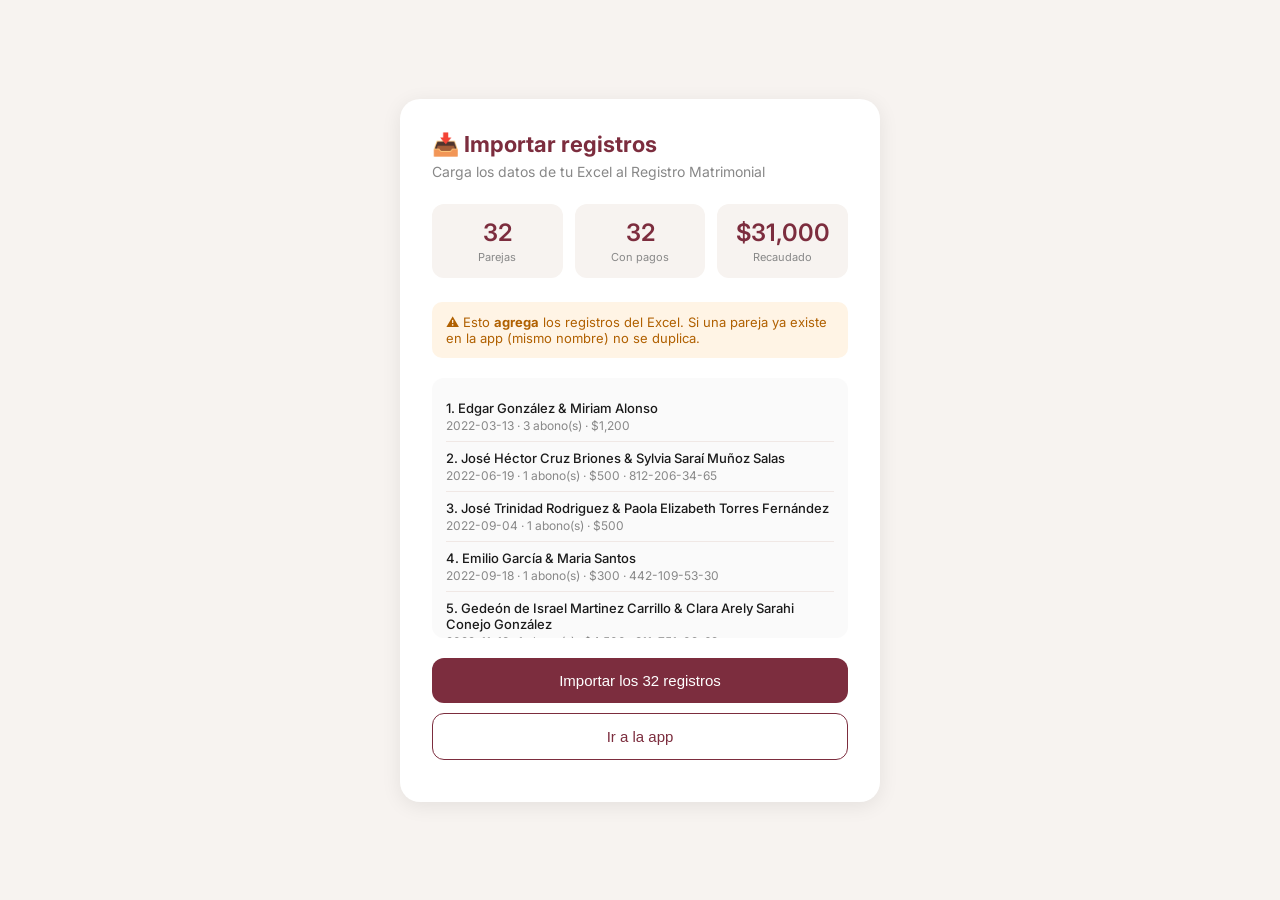
==== importar.html @ 1fdd0a89 "Agregar importador" ====
<!DOCTYPE html>
<html lang="es">
<head>
  <meta charset="UTF-8">
  <meta name="viewport" content="width=device-width, initial-scale=1.0">
  <title>Importar datos — Registro Matrimonial</title>
  <link href="https://fonts.googleapis.com/css2?family=Inter:wght@400;500;600&display=swap" rel="stylesheet">
  <style>
    * { box-sizing: border-box; margin: 0; padding: 0; }
    body { font-family: 'Inter', sans-serif; background: #F7F3F0; min-height: 100vh; display: flex; align-items: center; justify-content: center; padding: 24px; }
    .card { background: #fff; border-radius: 20px; padding: 32px; max-width: 480px; width: 100%; box-shadow: 0 4px 20px rgba(0,0,0,0.08); }
    h1 { font-size: 22px; color: #7C2D3E; margin-bottom: 6px; }
    .subtitle { font-size: 14px; color: #888; margin-bottom: 24px; }
    .stat-row { display: flex; gap: 12px; margin-bottom: 24px; }
    .stat { flex: 1; background: #F7F3F0; border-radius: 12px; padding: 14px; text-align: center; }
    .stat-val { font-size: 24px; font-weight: 600; color: #7C2D3E; }
    .stat-lbl { font-size: 11px; color: #888; margin-top: 3px; }
    .preview { background: #FAFAFA; border-radius: 12px; padding: 14px; margin-bottom: 20px; max-height: 260px; overflow-y: auto; }
    .preview-item { padding: 8px 0; border-bottom: 1px solid #F0E8E5; font-size: 13px; }
    .preview-item:last-child { border-bottom: none; }
    .couple-name { font-weight: 500; color: #1A1A1A; }
    .couple-meta { color: #888; font-size: 12px; margin-top: 2px; }
    .btn { width: 100%; padding: 14px; border-radius: 12px; border: none; font-size: 15px; font-weight: 500; cursor: pointer; margin-bottom: 10px; transition: opacity 0.2s; }
    .btn-primary { background: #7C2D3E; color: #fff; }
    .btn-primary:hover { opacity: 0.88; }
    .btn-primary:disabled { opacity: 0.5; cursor: not-allowed; }
    .btn-outline { background: transparent; color: #7C2D3E; border: 1.5px solid #7C2D3E; cursor: pointer; }
    .warning { background: #FFF4E5; border-radius: 10px; padding: 12px 14px; font-size: 13px; color: #B06000; margin-bottom: 20px; }
    .success { background: #EAF7EE; border-radius: 10px; padding: 16px 14px; font-size: 14px; color: #1E7B3C; margin-bottom: 16px; text-align: center; }
    .progress { height: 8px; background: #F0E8E5; border-radius: 4px; margin-bottom: 8px; overflow: hidden; }
    .progress-fill { height: 100%; background: linear-gradient(90deg,#7C2D3E,#B05070); border-radius: 4px; transition: width 0.2s; }
    .status { font-size: 13px; color: #555; text-align: center; margin-bottom: 16px; }
  </style>
</head>
<body>
<div class="card">
  <h1>📥 Importar registros</h1>
  <p class="subtitle">Carga los datos de tu Excel al Registro Matrimonial</p>

  <div class="stat-row">
    <div class="stat"><div class="stat-val">32</div><div class="stat-lbl">Parejas</div></div>
    <div class="stat"><div class="stat-val">32</div><div class="stat-lbl">Con pagos</div></div>
    <div class="stat"><div class="stat-val">$31,000</div><div class="stat-lbl">Recaudado</div></div>
  </div>

  <div class="warning">⚠️ Esto <strong>agrega</strong> los registros del Excel. Si una pareja ya existe en la app (mismo nombre) no se duplica.</div>

  <div class="preview" id="preview">Cargando vista previa...</div>

  <div id="progress-section" style="display:none;margin-bottom:16px">
    <div class="progress"><div class="progress-fill" id="progress-fill" style="width:0%"></div></div>
    <div class="status" id="status-text">Importando...</div>
  </div>

  <div id="success-msg" style="display:none" class="success">
    ✅ ¡Importación completada!<br>
    <span id="success-detail" style="font-size:12px;color:#555;display:block;margin-top:4px"></span>
  </div>

  <button class="btn btn-primary" id="btn-import" onclick="startImport()">Importar los 32 registros</button>
  <button class="btn btn-outline" onclick="window.location.href='index.html'">Ir a la app</button>
</div>

<script>
const COUPLES = [{"id": "C1787003656260", "him": "Edgar González", "her": "Miriam Alonso", "telHim": "", "telHer": "812-771-60-34", "emailHim": "", "emailHer": "", "comments": "", "payments": [{"id": "P1787003656260", "coupleId": "C1787003656260", "amount": 200.0, "date": "2022-03-13", "receivedBy": "Hna Nelly se lo entregó a Adri", "method": "efectivo", "note": "Hna Nelly se lo entregó a Adri", "registeredBy": "Importación Excel", "registeredAt": "2022-03-13T00:00:00.000Z"}, {"id": "P1787003656263", "coupleId": "C1787003656260", "amount": 500.0, "date": "2022-04-10", "receivedBy": "Hermana Judith 2=1 se lo entregó a Adri", "method": "efectivo", "note": "Hermana Judith 2=1 se lo entregó a Adri", "registeredBy": "Importación Excel", "registeredAt": "2022-04-10T00:00:00.000Z"}, {"id": "P1787003656266", "coupleId": "C1787003656260", "amount": 500.0, "date": "2022-03-23", "receivedBy": "Lo entrego Esmeralda y Jorge", "method": "efectivo", "note": "Lo entrego Esmeralda y Jorge", "registeredBy": "Importación Excel", "registeredAt": "2022-03-23T00:00:00.000Z"}], "docs": {}, "docLog": [], "amount": 1200.0, "regDate": "2022-03-13", "eventDate": "REMA 31 oct – 1 nov 2026", "createdBy": "Importación Excel", "createdAt": "2022-03-13T00:00:00.000Z"}, {"id": "C1787003656268", "him": "José Héctor Cruz Briones", "her": "Sylvia Saraí Muñoz Salas", "telHim": "812-206-34-65", "telHer": "812-073-66-63", "emailHim": "hector_briones95@hotmail.com", "emailHer": "sarai_ms93@hotmail.com", "comments": "", "payments": [{"id": "P1787003656261", "coupleId": "C1787003656268", "amount": 500.0, "date": "2022-06-19", "receivedBy": "Los entregó Caro a Erika Rdz", "method": "efectivo", "note": "Los entregó Caro a Erika Rdz", "registeredBy": "Importación Excel", "registeredAt": "2022-06-19T00:00:00.000Z"}], "docs": {}, "docLog": [], "amount": 500.0, "regDate": "2022-06-19", "eventDate": "REMA 31 oct – 1 nov 2026", "createdBy": "Importación Excel", "createdAt": "2022-06-19T00:00:00.000Z"}, {"id": "C1787003656275", "him": "José Trinidad Rodriguez", "her": "Paola Elizabeth Torres Fernández", "telHim": "", "telHer": "", "emailHim": "", "emailHer": "", "comments": "", "payments": [{"id": "P1787003656261", "coupleId": "C1787003656275", "amount": 500.0, "date": "2022-09-04", "receivedBy": "Los entrego Chely", "method": "efectivo", "note": "Los entrego Chely", "registeredBy": "Importación Excel", "registeredAt": "2022-09-04T00:00:00.000Z"}], "docs": {}, "docLog": [], "amount": 500.0, "regDate": "2022-09-04", "eventDate": "REMA 31 oct – 1 nov 2026", "createdBy": "Importación Excel", "createdAt": "2022-09-04T00:00:00.000Z"}, {"id": "C1787003656282", "him": "Emilio García", "her": "Maria Santos", "telHim": "442-109-53-30", "telHer": "", "emailHim": "", "emailHer": "", "comments": "", "payments": [{"id": "P1787003656261", "coupleId": "C1787003656282", "amount": 300.0, "date": "2022-09-18", "receivedBy": "los entrego Esmeralda Prado", "method": "efectivo", "note": "los entrego Esmeralda Prado", "registeredBy": "Importación Excel", "registeredAt": "2022-09-18T00:00:00.000Z"}], "docs": {}, "docLog": [], "amount": 300.0, "regDate": "2022-09-18", "eventDate": "REMA 31 oct – 1 nov 2026", "createdBy": "Importación Excel", "createdAt": "2022-09-18T00:00:00.000Z"}, {"id": "C1787003656290", "him": "Gedeón de Israel Martinez Carrillo", "her": "Clara Arely Sarahi Conejo González", "telHim": "811-751-09-69", "telHer": "813-164-30-77", "emailHim": "", "emailHer": "", "comments": "", "payments": [{"id": "P1787003656262", "coupleId": "C1787003656290", "amount": 4500.0, "date": "2022-11-13", "receivedBy": "La Fe Escobedo", "method": "efectivo", "note": "La Fe Escobedo", "registeredBy": "Importación Excel", "registeredAt": "2022-11-13T00:00:00.000Z"}], "docs": {}, "docLog": [], "amount": 4500.0, "regDate": "2022-11-13", "eventDate": "REMA 31 oct – 1 nov 2026", "createdBy": "Importación Excel", "createdAt": "2022-11-13T00:00:00.000Z"}, {"id": "C1787003656297", "him": "Alondra Denisse Ayala Peña", "her": "", "telHim": "811-749-39-19", "telHer": "", "emailHim": "", "emailHer": "", "comments": "", "payments": [{"id": "P1787003656262", "coupleId": "C1787003656297", "amount": 500.0, "date": "2022-11-17", "receivedBy": "Ella dejó para Rema de sus papás", "method": "efectivo", "note": "Ella dejó para Rema de sus papás", "registeredBy": "Importación Excel", "registeredAt": "2022-11-17T00:00:00.000Z"}], "docs": {}, "docLog": [], "amount": 500.0, "regDate": "2022-11-17", "eventDate": "REMA 31 oct – 1 nov 2026", "createdBy": "Importación Excel", "createdAt": "2022-11-17T00:00:00.000Z"}, {"id": "C1787003656304", "him": "José Ramiro Vidal Cantú", "her": "Verónica Martinez Moreno", "telHim": "812-758-42-05", "telHer": "812-758-42-01", "emailHim": "", "emailHer": "", "comments": "", "payments": [{"id": "P1787003656262", "coupleId": "C1787003656304", "amount": 500.0, "date": "2023-01-29", "receivedBy": "Los entregó Elisa Puente", "method": "efectivo", "note": "Los entregó Elisa Puente", "registeredBy": "Importación Excel", "registeredAt": "2023-01-29T00:00:00.000Z"}], "docs": {}, "docLog": [], "amount": 500.0, "regDate": "2023-01-29", "eventDate": "REMA 31 oct – 1 nov 2026", "createdBy": "Importación Excel", "createdAt": "2023-01-29T00:00:00.000Z"}, {"id": "C1787003656312", "him": "Héctor", "her": "Gloria Morales", "telHim": "", "telHer": "", "emailHim": "", "emailHer": "", "comments": "", "payments": [{"id": "P1787003656263", "coupleId": "C1787003656312", "amount": 500.0, "date": "2023-05-26", "receivedBy": "Los Entregó Belinda y Julio", "method": "efectivo", "note": "Los Entregó Belinda y Julio", "registeredBy": "Importación Excel", "registeredAt": "2023-05-26T00:00:00.000Z"}], "docs": {}, "docLog": [], "amount": 500.0, "regDate": "2023-05-26", "eventDate": "REMA 31 oct – 1 nov 2026", "createdBy": "Importación Excel", "createdAt": "2023-05-26T00:00:00.000Z"}, {"id": "C1787003656319", "him": "Daniel Escareño", "her": "Yessica Martínez", "telHim": "811-037-50-67", "telHer": "811-489-09-85", "emailHim": "", "emailHer": "", "comments": "", "payments": [{"id": "P1787003656263", "coupleId": "C1787003656319", "amount": 700.0, "date": "2024-01-18", "receivedBy": "Entregaron Elí y Elisa", "method": "efectivo", "note": "Entregaron Elí y Elisa", "registeredBy": "Importación Excel", "registeredAt": "2024-01-18T00:00:00.000Z"}], "docs": {}, "docLog": [], "amount": 700.0, "regDate": "2024-01-18", "eventDate": "REMA 31 oct – 1 nov 2026", "createdBy": "Importación Excel", "createdAt": "2024-01-18T00:00:00.000Z"}, {"id": "C1787003656326", "him": "Carlos Vicente García Ramos", "her": "Cristal Vanessa Torres Galaviz", "telHim": "811-173-93-28", "telHer": "818-471-00-37", "emailHim": "carlosv_garciar@hotmail", "emailHer": "vanessat_pmc@hotmail.com", "comments": "", "payments": [{"id": "P1787003656263", "coupleId": "C1787003656326", "amount": 500.0, "date": "2024-01-21", "receivedBy": "Los entregó Viri", "method": "efectivo", "note": "Los entregó Viri", "registeredBy": "Importación Excel", "registeredAt": "2024-01-21T00:00:00.000Z"}], "docs": {}, "docLog": [], "amount": 500.0, "regDate": "2024-01-21", "eventDate": "REMA 31 oct – 1 nov 2026", "createdBy": "Importación Excel", "createdAt": "2024-01-21T00:00:00.000Z"}, {"id": "C1787003656333", "him": "Juan Carlos Martínez Castillo", "her": "Verónica Gómez Gamez", "telHim": "811-678-05-36", "telHer": "818-029-95-39", "emailHim": "", "emailHer": "", "comments": "", "payments": [{"id": "P1787003656263", "coupleId": "C1787003656333", "amount": 500.0, "date": "2024-01-24", "receivedBy": "Los entregó Gissela", "method": "efectivo", "note": "Los entregó Gissela", "registeredBy": "Importación Excel", "registeredAt": "2024-01-24T00:00:00.000Z"}], "docs": {}, "docLog": [], "amount": 500.0, "regDate": "2024-01-24", "eventDate": "REMA 31 oct – 1 nov 2026", "createdBy": "Importación Excel", "createdAt": "2024-01-24T00:00:00.000Z"}, {"id": "C1787003656341", "him": "Esteban Isaí Zaragoza García", "her": "Leticia Abigail Lara Castillo", "telHim": "811-189-39-28", "telHer": "811-909-35-30", "emailHim": "", "emailHer": "", "comments": "", "payments": [{"id": "P1787003656264", "coupleId": "C1787003656341", "amount": 500.0, "date": "2024-01-21", "receivedBy": "Deposito Lolis a mi cuenta", "method": "efectivo", "note": "Deposito Lolis a mi cuenta", "registeredBy": "Importación Excel", "registeredAt": "2024-01-21T00:00:00.000Z"}], "docs": {}, "docLog": [], "amount": 500.0, "regDate": "2024-01-21", "eventDate": "REMA 31 oct – 1 nov 2026", "createdBy": "Importación Excel", "createdAt": "2024-01-21T00:00:00.000Z"}, {"id": "C1787003656348", "him": "Juan Fdo Tobías Garza", "her": "Emily Morena García Castillo", "telHim": "811-503-29-36", "telHer": "812-937-06-04", "emailHim": "", "emailHer": "", "comments": "", "payments": [{"id": "P1787003656264", "coupleId": "C1787003656348", "amount": 200.0, "date": "2024-01-28", "receivedBy": "Los Entregaron Sergio y Yaneth", "method": "efectivo", "note": "Los Entregaron Sergio y Yaneth", "registeredBy": "Importación Excel", "registeredAt": "2024-01-28T00:00:00.000Z"}], "docs": {}, "docLog": [], "amount": 200.0, "regDate": "2024-01-28", "eventDate": "REMA 31 oct – 1 nov 2026", "createdBy": "Importación Excel", "createdAt": "2024-01-28T00:00:00.000Z"}, {"id": "C1787003656355", "him": "Luis Raúl Figeroa Velasco", "her": "Diana Eliza Hernández Huerta", "telHim": "811-047-44-44", "telHer": "811-475-94-14", "emailHim": "", "emailHer": "", "comments": "", "payments": [{"id": "P1787003656264", "coupleId": "C1787003656355", "amount": 200.0, "date": "2024-01-28", "receivedBy": "Entregaron Sergio y Yaneth", "method": "efectivo", "note": "Entregaron Sergio y Yaneth", "registeredBy": "Importación Excel", "registeredAt": "2024-01-28T00:00:00.000Z"}], "docs": {}, "docLog": [], "amount": 200.0, "regDate": "2024-01-28", "eventDate": "REMA 31 oct – 1 nov 2026", "createdBy": "Importación Excel", "createdAt": "2024-01-28T00:00:00.000Z"}, {"id": "C1787003656362", "him": "Manuel Alejandro Valles Gómez", "her": "Paola Elizabeth Silvia Ovalle", "telHim": "", "telHer": "812-308-03-52", "emailHim": "", "emailHer": "", "comments": "", "payments": [{"id": "P1787003656264", "coupleId": "C1787003656362", "amount": 500.0, "date": "2024-07-14", "receivedBy": "Lo entregó Lewdy", "method": "efectivo", "note": "Lo entregó Lewdy", "registeredBy": "Importación Excel", "registeredAt": "2024-07-14T00:00:00.000Z"}], "docs": {}, "docLog": [], "amount": 500.0, "regDate": "2024-07-14", "eventDate": "REMA 31 oct – 1 nov 2026", "createdBy": "Importación Excel", "createdAt": "2024-07-14T00:00:00.000Z"}, {"id": "C1787003656370", "him": "Israel San Juan Miguel", "her": "Anahí Rivera García", "telHim": "812-147-81-08", "telHer": "818-052-10-13", "emailHim": "", "emailHer": "", "comments": "", "payments": [{"id": "P1787003656265", "coupleId": "C1787003656370", "amount": 200.0, "date": "2024-07-24", "receivedBy": "Lo tiene Nelly", "method": "efectivo", "note": "Lo tiene Nelly", "registeredBy": "Importación Excel", "registeredAt": "2024-07-24T00:00:00.000Z"}, {"id": "P1787003656268", "coupleId": "C1787003656370", "amount": 1000.0, "date": "2024-08-25", "receivedBy": "Lo entregó Conny", "method": "efectivo", "note": "Lo entregó Conny", "registeredBy": "Importación Excel", "registeredAt": "2024-08-25T00:00:00.000Z"}], "docs": {}, "docLog": [], "amount": 1200.0, "regDate": "2024-07-24", "eventDate": "REMA 31 oct – 1 nov 2026", "createdBy": "Importación Excel", "createdAt": "2024-07-24T00:00:00.000Z"}, {"id": "C1787003656377", "him": "Jorge Domínguez Rosas", "her": "Maricela Salazar Cisneros", "telHim": "811-843-94-32", "telHer": "811-535-33-42", "emailHim": "", "emailHer": "", "comments": "", "payments": [{"id": "P1787003656265", "coupleId": "C1787003656377", "amount": 200.0, "date": "2024-07-21", "receivedBy": "Entregaron Alan y Gissela", "method": "efectivo", "note": "Entregaron Alan y Gissela", "registeredBy": "Importación Excel", "registeredAt": "2024-07-21T00:00:00.000Z"}], "docs": {}, "docLog": [], "amount": 200.0, "regDate": "2024-07-21", "eventDate": "REMA 31 oct – 1 nov 2026", "createdBy": "Importación Excel", "createdAt": "2024-07-21T00:00:00.000Z"}, {"id": "C1787003656384", "him": "Miguel Angel López García", "her": "Graciela Elizabeth Guajardo Juárez", "telHim": "811-714-91-52", "telHer": "812-161-48-64", "emailHim": "", "emailHer": "", "comments": "", "payments": [{"id": "P1787003656265", "coupleId": "C1787003656384", "amount": 500.0, "date": "2024-08-18", "receivedBy": "Lo entregó Chely", "method": "efectivo", "note": "Lo entregó Chely", "registeredBy": "Importación Excel", "registeredAt": "2024-08-18T00:00:00.000Z"}], "docs": {}, "docLog": [], "amount": 500.0, "regDate": "2024-08-18", "eventDate": "REMA 31 oct – 1 nov 2026", "createdBy": "Importación Excel", "createdAt": "2024-08-18T00:00:00.000Z"}, {"id": "C1787003656393", "him": "Ivan Alejandro Espinoza Covarrubias", "her": "Cecilia Sarahí Machorro Hernández", "telHim": "811-480-79-28", "telHer": "818-706-54-42", "emailHim": "", "emailHer": "", "comments": "", "payments": [{"id": "P1787003656267", "coupleId": "C1787003656393", "amount": 2500.0, "date": "2024-10-20", "receivedBy": "Lo Tiene Jorge", "method": "efectivo", "note": "Lo Tiene Jorge", "registeredBy": "Importación Excel", "registeredAt": "2024-10-20T00:00:00.000Z"}], "docs": {}, "docLog": [], "amount": 2500.0, "regDate": "2024-10-20", "eventDate": "REMA 31 oct – 1 nov 2026", "createdBy": "Importación Excel", "createdAt": "2024-10-20T00:00:00.000Z"}, {"id": "C1787003656400", "him": "Gustavo Hernández de la Cruz", "her": "Liliana Nohemi Padilla Villarreal", "telHim": "", "telHer": "812-125-77-36", "emailHim": "", "emailHer": "", "comments": "", "payments": [{"id": "P1787003656267", "coupleId": "C1787003656400", "amount": 500.0, "date": "2025-05-11", "receivedBy": "Lo entregó Yolis", "method": "efectivo", "note": "Lo entregó Yolis", "registeredBy": "Importación Excel", "registeredAt": "2025-05-11T00:00:00.000Z"}], "docs": {}, "docLog": [], "amount": 500.0, "regDate": "2025-05-11", "eventDate": "REMA 31 oct – 1 nov 2026", "createdBy": "Importación Excel", "createdAt": "2025-05-11T00:00:00.000Z"}, {"id": "C1787003656408", "him": "Juan Balderas", "her": "Andrea", "telHim": "", "telHer": "", "emailHim": "", "emailHer": "", "comments": "", "payments": [{"id": "P1787003656268", "coupleId": "C1787003656408", "amount": 200.0, "date": "2025-06-01", "receivedBy": "Lo entregó Lewdy", "method": "efectivo", "note": "Lo entregó Lewdy", "registeredBy": "Importación Excel", "registeredAt": "2025-06-01T00:00:00.000Z"}], "docs": {}, "docLog": [], "amount": 200.0, "regDate": "2025-06-01", "eventDate": "REMA 31 oct – 1 nov 2026", "createdBy": "Importación Excel", "createdAt": "2025-06-01T00:00:00.000Z"}, {"id": "C1787003656415", "him": "Julio Espinoza González", "her": "Elisa Macías Ramos", "telHim": "", "telHer": "818-252-58-13", "emailHim": "", "emailHer": "", "comments": "", "payments": [{"id": "P1787003656268", "coupleId": "C1787003656415", "amount": 300.0, "date": "2025-06-08", "receivedBy": "Lo entregó Silvia", "method": "efectivo", "note": "Lo entregó Silvia", "registeredBy": "Importación Excel", "registeredAt": "2025-06-08T00:00:00.000Z"}], "docs": {}, "docLog": [], "amount": 300.0, "regDate": "2025-06-08", "eventDate": "REMA 31 oct – 1 nov 2026", "createdBy": "Importación Excel", "createdAt": "2025-06-08T00:00:00.000Z"}, {"id": "C1787003656422", "him": "Oswaldo Antonio Pérez", "her": "Karen Abigail Puente", "telHim": "", "telHer": "812-002-55-51", "emailHim": "", "emailHer": "", "comments": "", "payments": [{"id": "P1787003656268", "coupleId": "C1787003656422", "amount": 500.0, "date": "2025-10-12", "receivedBy": "Lo entregó Lupita", "method": "efectivo", "note": "Lo entregó Lupita", "registeredBy": "Importación Excel", "registeredAt": "2025-10-12T00:00:00.000Z"}], "docs": {}, "docLog": [], "amount": 500.0, "regDate": "2025-10-12", "eventDate": "REMA 31 oct – 1 nov 2026", "createdBy": "Importación Excel", "createdAt": "2025-10-12T00:00:00.000Z"}, {"id": "C1787003656429", "him": "Juan Benjamín Beltrán", "her": "Nohemi Sandoval Aguilar", "telHim": "", "telHer": "", "emailHim": "", "emailHer": "", "comments": "", "payments": [{"id": "P1787003656268", "coupleId": "C1787003656429", "amount": 400.0, "date": "2026-01-18", "receivedBy": "Lo entregó Elí a Jorge", "method": "efectivo", "note": "Lo entregó Elí a Jorge", "registeredBy": "Importación Excel", "registeredAt": "2026-01-18T00:00:00.000Z"}], "docs": {}, "docLog": [], "amount": 400.0, "regDate": "2026-01-18", "eventDate": "REMA 31 oct – 1 nov 2026", "createdBy": "Importación Excel", "createdAt": "2026-01-18T00:00:00.000Z"}, {"id": "C1787003656437", "him": "Juan Antonio Balderas", "her": "Andrea Elizondo", "telHim": "812-660-18-84", "telHer": "812-732-84-45", "emailHim": "", "emailHer": "", "comments": "", "payments": [{"id": "P1787003656269", "coupleId": "C1787003656437", "amount": 500.0, "date": "2026-01-18", "receivedBy": "Lo entrgó Eli a Jorch", "method": "efectivo", "note": "Lo entrgó Eli a Jorch", "registeredBy": "Importación Excel", "registeredAt": "2026-01-18T00:00:00.000Z"}], "docs": {}, "docLog": [], "amount": 500.0, "regDate": "2026-01-18", "eventDate": "REMA 31 oct – 1 nov 2026", "createdBy": "Importación Excel", "createdAt": "2026-01-18T00:00:00.000Z"}, {"id": "C1787003656444", "him": "David Ernesto Cazares Pineda", "her": "Nancy Nohemy Sánchez Martínez", "telHim": "", "telHer": "811-794-32-59", "emailHim": "", "emailHer": "", "comments": "", "payments": [{"id": "P1787003656269", "coupleId": "C1787003656444", "amount": 200.0, "date": "2026-03-29", "receivedBy": "Lo entregó Bely a Jorch", "method": "efectivo", "note": "Lo entregó Bely a Jorch", "registeredBy": "Importación Excel", "registeredAt": "2026-03-29T00:00:00.000Z"}], "docs": {}, "docLog": [], "amount": 200.0, "regDate": "2026-03-29", "eventDate": "REMA 31 oct – 1 nov 2026", "createdBy": "Importación Excel", "createdAt": "2026-03-29T00:00:00.000Z"}, {"id": "C1787003656451", "him": "Enrique Ricón Bernal", "her": "María de Jesús López Villegas", "telHim": "811-468-25-44", "telHer": "", "emailHim": "", "emailHer": "", "comments": "", "payments": [{"id": "P1787003656269", "coupleId": "C1787003656451", "amount": 200.0, "date": "2025-07-14", "receivedBy": "En el triptico trae ese anticipo con Julio Martinez", "method": "efectivo", "note": "En el triptico trae ese anticipo con Julio Martinez", "registeredBy": "Importación Excel", "registeredAt": "2025-07-14T00:00:00.000Z"}, {"id": "P1787003656272", "coupleId": "C1787003656451", "amount": 300.0, "date": "2026-03-29", "receivedBy": "Bely se lo entregó a Adriana", "method": "efectivo", "note": "Bely se lo entregó a Adriana", "registeredBy": "Importación Excel", "registeredAt": "2026-03-29T00:00:00.000Z"}, {"id": "P1787003656275", "coupleId": "C1787003656451", "amount": 1000.0, "date": "2026-04-15", "receivedBy": "Lo entregó Chely", "method": "efectivo", "note": "Lo entregó Chely", "registeredBy": "Importación Excel", "registeredAt": "2026-04-15T00:00:00.000Z"}, {"id": "P1787003656278", "coupleId": "C1787003656451", "amount": 1100.0, "date": "2026-04-19", "receivedBy": "Lo entregó Verito", "method": "efectivo", "note": "Lo entregó Verito", "registeredBy": "Importación Excel", "registeredAt": "2026-04-19T00:00:00.000Z"}, {"id": "P1787003656281", "coupleId": "C1787003656451", "amount": 100.0, "date": "2026-04-22", "receivedBy": "Transfirieron a mi cuenta", "method": "efectivo", "note": "Transfirieron a mi cuenta", "registeredBy": "Importación Excel", "registeredAt": "2026-04-22T00:00:00.000Z"}], "docs": {}, "docLog": [], "amount": 2700.0, "regDate": "2025-07-14", "eventDate": "REMA 31 oct – 1 nov 2026", "createdBy": "Importación Excel", "createdAt": "2025-07-14T00:00:00.000Z"}, {"id": "C1787003656459", "him": "Everardo Camacho Pérez", "her": "Lizeth Carolina Franco Castillo", "telHim": "", "telHer": "813-603-08-95", "emailHim": "", "emailHer": "", "comments": "", "payments": [{"id": "P1787003656270", "coupleId": "C1787003656459", "amount": 600.0, "date": "2026-03-22", "receivedBy": "Lo entregó Martín", "method": "efectivo", "note": "Lo entregó Martín", "registeredBy": "Importación Excel", "registeredAt": "2026-03-22T00:00:00.000Z"}], "docs": {}, "docLog": [], "amount": 600.0, "regDate": "2026-03-22", "eventDate": "REMA 31 oct – 1 nov 2026", "createdBy": "Importación Excel", "createdAt": "2026-03-22T00:00:00.000Z"}, {"id": "C1787003656466", "him": "Ricardo Delgado Guitierrez", "her": "Lina Margarita Tienda Sanchéz", "telHim": "", "telHer": "", "emailHim": "", "emailHer": "", "comments": "", "payments": [{"id": "P1787003656270", "coupleId": "C1787003656466", "amount": 100.0, "date": "2026-04-12", "receivedBy": "Lo entregó Yaneth", "method": "efectivo", "note": "Lo entregó Yaneth", "registeredBy": "Importación Excel", "registeredAt": "2026-04-12T00:00:00.000Z"}, {"id": "P1787003656273", "coupleId": "C1787003656466", "amount": 2600.0, "date": "2026-08-05", "receivedBy": "Contacto 812-573-40-98", "method": "efectivo", "note": "Contacto 812-573-40-98", "registeredBy": "Importación Excel", "registeredAt": "2026-08-05T00:00:00.000Z"}], "docs": {}, "docLog": [], "amount": 2700.0, "regDate": "2026-04-12", "eventDate": "REMA 31 oct – 1 nov 2026", "createdBy": "Importación Excel", "createdAt": "2026-04-12T00:00:00.000Z"}, {"id": "C1787003656473", "him": "Rogelio Monsivais Degollado", "her": "Magda Aracely Luna Ruiz", "telHim": "812-538-74-90", "telHer": "812-537-92-01", "emailHim": "", "emailHer": "", "comments": "", "payments": [{"id": "P1787003656270", "coupleId": "C1787003656473", "amount": 1000.0, "date": "2026-07-12", "receivedBy": "Lo entregaron  Dario y Lupita", "method": "efectivo", "note": "Lo entregaron  Dario y Lupita", "registeredBy": "Importación Excel", "registeredAt": "2026-07-12T00:00:00.000Z"}], "docs": {}, "docLog": [], "amount": 1000.0, "regDate": "2026-07-12", "eventDate": "REMA 31 oct – 1 nov 2026", "createdBy": "Importación Excel", "createdAt": "2026-07-12T00:00:00.000Z"}, {"id": "C1787003656480", "him": "Joel Flores Pico", "her": "Azalea Esbeidy Silverio", "telHim": "", "telHer": "812-070-68-62", "emailHim": "", "emailHer": "", "comments": "", "payments": [{"id": "P1787003656270", "coupleId": "C1787003656480", "amount": 2700.0, "date": "2026-07-26", "receivedBy": "Lo entregaron Yaneth y Sergio", "method": "efectivo", "note": "Lo entregaron Yaneth y Sergio", "registeredBy": "Importación Excel", "registeredAt": "2026-07-26T00:00:00.000Z"}], "docs": {}, "docLog": [], "amount": 2700.0, "regDate": "2026-07-26", "eventDate": "REMA 31 oct – 1 nov 2026", "createdBy": "Importación Excel", "createdAt": "2026-07-26T00:00:00.000Z"}, {"id": "C1787003656488", "him": "Víctor Alfonso Peña Elizondo", "her": "Martha Nayelli de los Santos Rodríguez", "telHim": "811-374-16-60", "telHer": "811-386-23-80", "emailHim": "victorpena86@gmail.com", "emailHer": "marthasky46@gmail.com", "comments": "", "payments": [{"id": "P1787003656271", "coupleId": "C1787003656488", "amount": 2700.0, "date": "2026-08-05", "receivedBy": "Lo entregó Gissela", "method": "efectivo", "note": "Lo entregó Gissela", "registeredBy": "Importación Excel", "registeredAt": "2026-08-05T00:00:00.000Z"}], "docs": {}, "docLog": [], "amount": 2700.0, "regDate": "2026-08-05", "eventDate": "REMA 31 oct – 1 nov 2026", "createdBy": "Importación Excel", "createdAt": "2026-08-05T00:00:00.000Z"}];

window.addEventListener('load', () => {
  const preview = document.getElementById('preview');
  preview.innerHTML = COUPLES.map((c, i) => {
    const paid = c.payments.reduce((s,p) => s+p.amount, 0);
    return '<div class="preview-item">' +
      '<div class="couple-name">' + (i+1) + '. ' + (c.him||'—') + ' & ' + (c.her||'—') + '</div>' +
      '<div class="couple-meta">' + (c.regDate||'') + ' · ' + c.payments.length + ' abono(s) · $' + paid.toLocaleString('es-MX') + (c.telHim ? ' · ' + c.telHim : '') + '</div>' +
    '</div>';
  }).join('');
});

function startImport() {
  const btn = document.getElementById('btn-import');
  btn.disabled = true;
  btn.textContent = 'Importando...';
  document.getElementById('progress-section').style.display = 'block';

  let existing = JSON.parse(localStorage.getItem('rm_couples') || '[]');
  let added = 0, skipped = 0;
  const total = COUPLES.length;

  COUPLES.forEach((c, i) => {
    setTimeout(() => {
      const nameMatch = existing.find(e =>
        e.him && c.him &&
        e.him.toLowerCase().trim() === c.him.toLowerCase().trim() &&
        e.her && c.her &&
        e.her.toLowerCase().trim() === c.her.toLowerCase().trim()
      );

      if (!nameMatch) {
        existing.push(c);
        added++;
      } else {
        skipped++;
      }

      const pct = Math.round((i+1)/total*100);
      document.getElementById('progress-fill').style.width = pct + '%';
      document.getElementById('status-text').textContent = 'Procesando ' + (i+1) + ' de ' + total + '...';

      if (i === total - 1) {
        localStorage.setItem('rm_couples', JSON.stringify(existing));
        document.getElementById('success-msg').style.display = 'block';
        document.getElementById('success-detail').textContent =
          added + ' parejas agregadas · ' + skipped + ' ya existían';
        btn.textContent = '✓ Completado';
        document.getElementById('status-text').textContent = '¡Listo! Ya puedes ir a la app.';
      }
    }, i * 15);
  });
}
</script>
</body>
</html>
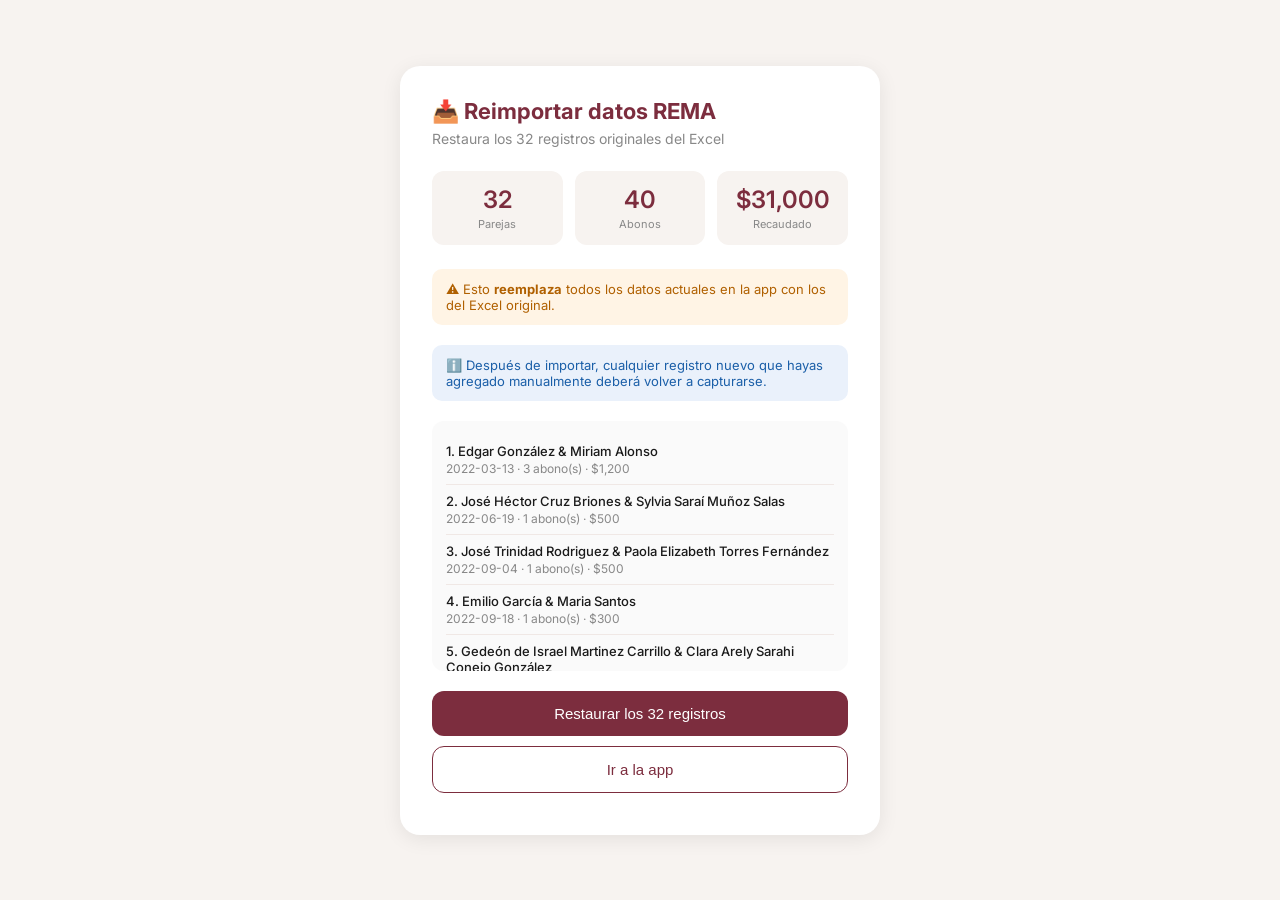
==== commit 58454111: "Update importar.html" ====
--- a/importar.html
+++ b/importar.html
@@ -3,7 +3,7 @@
 <head>
   <meta charset="UTF-8">
   <meta name="viewport" content="width=device-width, initial-scale=1.0">
-  <title>Importar datos — Registro Matrimonial</title>
+  <title>Importar datos REMA</title>
   <link href="https://fonts.googleapis.com/css2?family=Inter:wght@400;500;600&display=swap" rel="stylesheet">
   <style>
     * { box-sizing: border-box; margin: 0; padding: 0; }
@@ -15,7 +15,9 @@
     .stat { flex: 1; background: #F7F3F0; border-radius: 12px; padding: 14px; text-align: center; }
     .stat-val { font-size: 24px; font-weight: 600; color: #7C2D3E; }
     .stat-lbl { font-size: 11px; color: #888; margin-top: 3px; }
-    .preview { background: #FAFAFA; border-radius: 12px; padding: 14px; margin-bottom: 20px; max-height: 260px; overflow-y: auto; }
+    .warning { background: #FFF4E5; border-radius: 10px; padding: 12px 14px; font-size: 13px; color: #B06000; margin-bottom: 20px; }
+    .info { background: #EAF1FB; border-radius: 10px; padding: 12px 14px; font-size: 13px; color: #1B5FA8; margin-bottom: 20px; }
+    .preview { background: #FAFAFA; border-radius: 12px; padding: 14px; margin-bottom: 20px; max-height: 250px; overflow-y: auto; }
     .preview-item { padding: 8px 0; border-bottom: 1px solid #F0E8E5; font-size: 13px; }
     .preview-item:last-child { border-bottom: none; }
     .couple-name { font-weight: 500; color: #1A1A1A; }
@@ -25,44 +27,38 @@
     .btn-primary:hover { opacity: 0.88; }
     .btn-primary:disabled { opacity: 0.5; cursor: not-allowed; }
     .btn-outline { background: transparent; color: #7C2D3E; border: 1.5px solid #7C2D3E; cursor: pointer; }
-    .warning { background: #FFF4E5; border-radius: 10px; padding: 12px 14px; font-size: 13px; color: #B06000; margin-bottom: 20px; }
-    .success { background: #EAF7EE; border-radius: 10px; padding: 16px 14px; font-size: 14px; color: #1E7B3C; margin-bottom: 16px; text-align: center; }
-    .progress { height: 8px; background: #F0E8E5; border-radius: 4px; margin-bottom: 8px; overflow: hidden; }
+    .progress { height: 8px; background: #F0E8E5; border-radius: 4px; margin-bottom: 8px; overflow: hidden; display:none; }
     .progress-fill { height: 100%; background: linear-gradient(90deg,#7C2D3E,#B05070); border-radius: 4px; transition: width 0.2s; }
-    .status { font-size: 13px; color: #555; text-align: center; margin-bottom: 16px; }
+    .status { font-size: 13px; color: #555; text-align: center; margin-bottom: 16px; display:none; }
+    .success { background: #EAF7EE; border-radius: 10px; padding: 16px; font-size: 14px; color: #1E7B3C; margin-bottom: 16px; text-align: center; display:none; }
   </style>
 </head>
 <body>
 <div class="card">
-  <h1>📥 Importar registros</h1>
-  <p class="subtitle">Carga los datos de tu Excel al Registro Matrimonial</p>
+  <h1>📥 Reimportar datos REMA</h1>
+  <p class="subtitle">Restaura los 32 registros originales del Excel</p>
 
   <div class="stat-row">
     <div class="stat"><div class="stat-val">32</div><div class="stat-lbl">Parejas</div></div>
-    <div class="stat"><div class="stat-val">32</div><div class="stat-lbl">Con pagos</div></div>
+    <div class="stat"><div class="stat-val">40</div><div class="stat-lbl">Abonos</div></div>
     <div class="stat"><div class="stat-val">$31,000</div><div class="stat-lbl">Recaudado</div></div>
   </div>
 
-  <div class="warning">⚠️ Esto <strong>agrega</strong> los registros del Excel. Si una pareja ya existe en la app (mismo nombre) no se duplica.</div>
+  <div class="warning">⚠️ Esto <strong>reemplaza</strong> todos los datos actuales en la app con los del Excel original.</div>
+  <div class="info">ℹ️ Después de importar, cualquier registro nuevo que hayas agregado manualmente deberá volver a capturarse.</div>
 
-  <div class="preview" id="preview">Cargando vista previa...</div>
+  <div class="preview" id="preview">Cargando...</div>
 
-  <div id="progress-section" style="display:none;margin-bottom:16px">
-    <div class="progress"><div class="progress-fill" id="progress-fill" style="width:0%"></div></div>
-    <div class="status" id="status-text">Importando...</div>
-  </div>
+  <div class="progress" id="prog"><div class="progress-fill" id="prog-fill" style="width:0%"></div></div>
+  <div class="status" id="status-text"></div>
+  <div class="success" id="success-msg"></div>
 
-  <div id="success-msg" style="display:none" class="success">
-    ✅ ¡Importación completada!<br>
-    <span id="success-detail" style="font-size:12px;color:#555;display:block;margin-top:4px"></span>
-  </div>
-
-  <button class="btn btn-primary" id="btn-import" onclick="startImport()">Importar los 32 registros</button>
+  <button class="btn btn-primary" id="btn-import" onclick="startImport()">Restaurar los 32 registros</button>
   <button class="btn btn-outline" onclick="window.location.href='index.html'">Ir a la app</button>
 </div>
 
 <script>
-const COUPLES = [{"id": "C1787003656260", "him": "Edgar González", "her": "Miriam Alonso", "telHim": "", "telHer": "812-771-60-34", "emailHim": "", "emailHer": "", "comments": "", "payments": [{"id": "P1787003656260", "coupleId": "C1787003656260", "amount": 200.0, "date": "2022-03-13", "receivedBy": "Hna Nelly se lo entregó a Adri", "method": "efectivo", "note": "Hna Nelly se lo entregó a Adri", "registeredBy": "Importación Excel", "registeredAt": "2022-03-13T00:00:00.000Z"}, {"id": "P1787003656263", "coupleId": "C1787003656260", "amount": 500.0, "date": "2022-04-10", "receivedBy": "Hermana Judith 2=1 se lo entregó a Adri", "method": "efectivo", "note": "Hermana Judith 2=1 se lo entregó a Adri", "registeredBy": "Importación Excel", "registeredAt": "2022-04-10T00:00:00.000Z"}, {"id": "P1787003656266", "coupleId": "C1787003656260", "amount": 500.0, "date": "2022-03-23", "receivedBy": "Lo entrego Esmeralda y Jorge", "method": "efectivo", "note": "Lo entrego Esmeralda y Jorge", "registeredBy": "Importación Excel", "registeredAt": "2022-03-23T00:00:00.000Z"}], "docs": {}, "docLog": [], "amount": 1200.0, "regDate": "2022-03-13", "eventDate": "REMA 31 oct – 1 nov 2026", "createdBy": "Importación Excel", "createdAt": "2022-03-13T00:00:00.000Z"}, {"id": "C1787003656268", "him": "José Héctor Cruz Briones", "her": "Sylvia Saraí Muñoz Salas", "telHim": "812-206-34-65", "telHer": "812-073-66-63", "emailHim": "hector_briones95@hotmail.com", "emailHer": "sarai_ms93@hotmail.com", "comments": "", "payments": [{"id": "P1787003656261", "coupleId": "C1787003656268", "amount": 500.0, "date": "2022-06-19", "receivedBy": "Los entregó Caro a Erika Rdz", "method": "efectivo", "note": "Los entregó Caro a Erika Rdz", "registeredBy": "Importación Excel", "registeredAt": "2022-06-19T00:00:00.000Z"}], "docs": {}, "docLog": [], "amount": 500.0, "regDate": "2022-06-19", "eventDate": "REMA 31 oct – 1 nov 2026", "createdBy": "Importación Excel", "createdAt": "2022-06-19T00:00:00.000Z"}, {"id": "C1787003656275", "him": "José Trinidad Rodriguez", "her": "Paola Elizabeth Torres Fernández", "telHim": "", "telHer": "", "emailHim": "", "emailHer": "", "comments": "", "payments": [{"id": "P1787003656261", "coupleId": "C1787003656275", "amount": 500.0, "date": "2022-09-04", "receivedBy": "Los entrego Chely", "method": "efectivo", "note": "Los entrego Chely", "registeredBy": "Importación Excel", "registeredAt": "2022-09-04T00:00:00.000Z"}], "docs": {}, "docLog": [], "amount": 500.0, "regDate": "2022-09-04", "eventDate": "REMA 31 oct – 1 nov 2026", "createdBy": "Importación Excel", "createdAt": "2022-09-04T00:00:00.000Z"}, {"id": "C1787003656282", "him": "Emilio García", "her": "Maria Santos", "telHim": "442-109-53-30", "telHer": "", "emailHim": "", "emailHer": "", "comments": "", "payments": [{"id": "P1787003656261", "coupleId": "C1787003656282", "amount": 300.0, "date": "2022-09-18", "receivedBy": "los entrego Esmeralda Prado", "method": "efectivo", "note": "los entrego Esmeralda Prado", "registeredBy": "Importación Excel", "registeredAt": "2022-09-18T00:00:00.000Z"}], "docs": {}, "docLog": [], "amount": 300.0, "regDate": "2022-09-18", "eventDate": "REMA 31 oct – 1 nov 2026", "createdBy": "Importación Excel", "createdAt": "2022-09-18T00:00:00.000Z"}, {"id": "C1787003656290", "him": "Gedeón de Israel Martinez Carrillo", "her": "Clara Arely Sarahi Conejo González", "telHim": "811-751-09-69", "telHer": "813-164-30-77", "emailHim": "", "emailHer": "", "comments": "", "payments": [{"id": "P1787003656262", "coupleId": "C1787003656290", "amount": 4500.0, "date": "2022-11-13", "receivedBy": "La Fe Escobedo", "method": "efectivo", "note": "La Fe Escobedo", "registeredBy": "Importación Excel", "registeredAt": "2022-11-13T00:00:00.000Z"}], "docs": {}, "docLog": [], "amount": 4500.0, "regDate": "2022-11-13", "eventDate": "REMA 31 oct – 1 nov 2026", "createdBy": "Importación Excel", "createdAt": "2022-11-13T00:00:00.000Z"}, {"id": "C1787003656297", "him": "Alondra Denisse Ayala Peña", "her": "", "telHim": "811-749-39-19", "telHer": "", "emailHim": "", "emailHer": "", "comments": "", "payments": [{"id": "P1787003656262", "coupleId": "C1787003656297", "amount": 500.0, "date": "2022-11-17", "receivedBy": "Ella dejó para Rema de sus papás", "method": "efectivo", "note": "Ella dejó para Rema de sus papás", "registeredBy": "Importación Excel", "registeredAt": "2022-11-17T00:00:00.000Z"}], "docs": {}, "docLog": [], "amount": 500.0, "regDate": "2022-11-17", "eventDate": "REMA 31 oct – 1 nov 2026", "createdBy": "Importación Excel", "createdAt": "2022-11-17T00:00:00.000Z"}, {"id": "C1787003656304", "him": "José Ramiro Vidal Cantú", "her": "Verónica Martinez Moreno", "telHim": "812-758-42-05", "telHer": "812-758-42-01", "emailHim": "", "emailHer": "", "comments": "", "payments": [{"id": "P1787003656262", "coupleId": "C1787003656304", "amount": 500.0, "date": "2023-01-29", "receivedBy": "Los entregó Elisa Puente", "method": "efectivo", "note": "Los entregó Elisa Puente", "registeredBy": "Importación Excel", "registeredAt": "2023-01-29T00:00:00.000Z"}], "docs": {}, "docLog": [], "amount": 500.0, "regDate": "2023-01-29", "eventDate": "REMA 31 oct – 1 nov 2026", "createdBy": "Importación Excel", "createdAt": "2023-01-29T00:00:00.000Z"}, {"id": "C1787003656312", "him": "Héctor", "her": "Gloria Morales", "telHim": "", "telHer": "", "emailHim": "", "emailHer": "", "comments": "", "payments": [{"id": "P1787003656263", "coupleId": "C1787003656312", "amount": 500.0, "date": "2023-05-26", "receivedBy": "Los Entregó Belinda y Julio", "method": "efectivo", "note": "Los Entregó Belinda y Julio", "registeredBy": "Importación Excel", "registeredAt": "2023-05-26T00:00:00.000Z"}], "docs": {}, "docLog": [], "amount": 500.0, "regDate": "2023-05-26", "eventDate": "REMA 31 oct – 1 nov 2026", "createdBy": "Importación Excel", "createdAt": "2023-05-26T00:00:00.000Z"}, {"id": "C1787003656319", "him": "Daniel Escareño", "her": "Yessica Martínez", "telHim": "811-037-50-67", "telHer": "811-489-09-85", "emailHim": "", "emailHer": "", "comments": "", "payments": [{"id": "P1787003656263", "coupleId": "C1787003656319", "amount": 700.0, "date": "2024-01-18", "receivedBy": "Entregaron Elí y Elisa", "method": "efectivo", "note": "Entregaron Elí y Elisa", "registeredBy": "Importación Excel", "registeredAt": "2024-01-18T00:00:00.000Z"}], "docs": {}, "docLog": [], "amount": 700.0, "regDate": "2024-01-18", "eventDate": "REMA 31 oct – 1 nov 2026", "createdBy": "Importación Excel", "createdAt": "2024-01-18T00:00:00.000Z"}, {"id": "C1787003656326", "him": "Carlos Vicente García Ramos", "her": "Cristal Vanessa Torres Galaviz", "telHim": "811-173-93-28", "telHer": "818-471-00-37", "emailHim": "carlosv_garciar@hotmail", "emailHer": "vanessat_pmc@hotmail.com", "comments": "", "payments": [{"id": "P1787003656263", "coupleId": "C1787003656326", "amount": 500.0, "date": "2024-01-21", "receivedBy": "Los entregó Viri", "method": "efectivo", "note": "Los entregó Viri", "registeredBy": "Importación Excel", "registeredAt": "2024-01-21T00:00:00.000Z"}], "docs": {}, "docLog": [], "amount": 500.0, "regDate": "2024-01-21", "eventDate": "REMA 31 oct – 1 nov 2026", "createdBy": "Importación Excel", "createdAt": "2024-01-21T00:00:00.000Z"}, {"id": "C1787003656333", "him": "Juan Carlos Martínez Castillo", "her": "Verónica Gómez Gamez", "telHim": "811-678-05-36", "telHer": "818-029-95-39", "emailHim": "", "emailHer": "", "comments": "", "payments": [{"id": "P1787003656263", "coupleId": "C1787003656333", "amount": 500.0, "date": "2024-01-24", "receivedBy": "Los entregó Gissela", "method": "efectivo", "note": "Los entregó Gissela", "registeredBy": "Importación Excel", "registeredAt": "2024-01-24T00:00:00.000Z"}], "docs": {}, "docLog": [], "amount": 500.0, "regDate": "2024-01-24", "eventDate": "REMA 31 oct – 1 nov 2026", "createdBy": "Importación Excel", "createdAt": "2024-01-24T00:00:00.000Z"}, {"id": "C1787003656341", "him": "Esteban Isaí Zaragoza García", "her": "Leticia Abigail Lara Castillo", "telHim": "811-189-39-28", "telHer": "811-909-35-30", "emailHim": "", "emailHer": "", "comments": "", "payments": [{"id": "P1787003656264", "coupleId": "C1787003656341", "amount": 500.0, "date": "2024-01-21", "receivedBy": "Deposito Lolis a mi cuenta", "method": "efectivo", "note": "Deposito Lolis a mi cuenta", "registeredBy": "Importación Excel", "registeredAt": "2024-01-21T00:00:00.000Z"}], "docs": {}, "docLog": [], "amount": 500.0, "regDate": "2024-01-21", "eventDate": "REMA 31 oct – 1 nov 2026", "createdBy": "Importación Excel", "createdAt": "2024-01-21T00:00:00.000Z"}, {"id": "C1787003656348", "him": "Juan Fdo Tobías Garza", "her": "Emily Morena García Castillo", "telHim": "811-503-29-36", "telHer": "812-937-06-04", "emailHim": "", "emailHer": "", "comments": "", "payments": [{"id": "P1787003656264", "coupleId": "C1787003656348", "amount": 200.0, "date": "2024-01-28", "receivedBy": "Los Entregaron Sergio y Yaneth", "method": "efectivo", "note": "Los Entregaron Sergio y Yaneth", "registeredBy": "Importación Excel", "registeredAt": "2024-01-28T00:00:00.000Z"}], "docs": {}, "docLog": [], "amount": 200.0, "regDate": "2024-01-28", "eventDate": "REMA 31 oct – 1 nov 2026", "createdBy": "Importación Excel", "createdAt": "2024-01-28T00:00:00.000Z"}, {"id": "C1787003656355", "him": "Luis Raúl Figeroa Velasco", "her": "Diana Eliza Hernández Huerta", "telHim": "811-047-44-44", "telHer": "811-475-94-14", "emailHim": "", "emailHer": "", "comments": "", "payments": [{"id": "P1787003656264", "coupleId": "C1787003656355", "amount": 200.0, "date": "2024-01-28", "receivedBy": "Entregaron Sergio y Yaneth", "method": "efectivo", "note": "Entregaron Sergio y Yaneth", "registeredBy": "Importación Excel", "registeredAt": "2024-01-28T00:00:00.000Z"}], "docs": {}, "docLog": [], "amount": 200.0, "regDate": "2024-01-28", "eventDate": "REMA 31 oct – 1 nov 2026", "createdBy": "Importación Excel", "createdAt": "2024-01-28T00:00:00.000Z"}, {"id": "C1787003656362", "him": "Manuel Alejandro Valles Gómez", "her": "Paola Elizabeth Silvia Ovalle", "telHim": "", "telHer": "812-308-03-52", "emailHim": "", "emailHer": "", "comments": "", "payments": [{"id": "P1787003656264", "coupleId": "C1787003656362", "amount": 500.0, "date": "2024-07-14", "receivedBy": "Lo entregó Lewdy", "method": "efectivo", "note": "Lo entregó Lewdy", "registeredBy": "Importación Excel", "registeredAt": "2024-07-14T00:00:00.000Z"}], "docs": {}, "docLog": [], "amount": 500.0, "regDate": "2024-07-14", "eventDate": "REMA 31 oct – 1 nov 2026", "createdBy": "Importación Excel", "createdAt": "2024-07-14T00:00:00.000Z"}, {"id": "C1787003656370", "him": "Israel San Juan Miguel", "her": "Anahí Rivera García", "telHim": "812-147-81-08", "telHer": "818-052-10-13", "emailHim": "", "emailHer": "", "comments": "", "payments": [{"id": "P1787003656265", "coupleId": "C1787003656370", "amount": 200.0, "date": "2024-07-24", "receivedBy": "Lo tiene Nelly", "method": "efectivo", "note": "Lo tiene Nelly", "registeredBy": "Importación Excel", "registeredAt": "2024-07-24T00:00:00.000Z"}, {"id": "P1787003656268", "coupleId": "C1787003656370", "amount": 1000.0, "date": "2024-08-25", "receivedBy": "Lo entregó Conny", "method": "efectivo", "note": "Lo entregó Conny", "registeredBy": "Importación Excel", "registeredAt": "2024-08-25T00:00:00.000Z"}], "docs": {}, "docLog": [], "amount": 1200.0, "regDate": "2024-07-24", "eventDate": "REMA 31 oct – 1 nov 2026", "createdBy": "Importación Excel", "createdAt": "2024-07-24T00:00:00.000Z"}, {"id": "C1787003656377", "him": "Jorge Domínguez Rosas", "her": "Maricela Salazar Cisneros", "telHim": "811-843-94-32", "telHer": "811-535-33-42", "emailHim": "", "emailHer": "", "comments": "", "payments": [{"id": "P1787003656265", "coupleId": "C1787003656377", "amount": 200.0, "date": "2024-07-21", "receivedBy": "Entregaron Alan y Gissela", "method": "efectivo", "note": "Entregaron Alan y Gissela", "registeredBy": "Importación Excel", "registeredAt": "2024-07-21T00:00:00.000Z"}], "docs": {}, "docLog": [], "amount": 200.0, "regDate": "2024-07-21", "eventDate": "REMA 31 oct – 1 nov 2026", "createdBy": "Importación Excel", "createdAt": "2024-07-21T00:00:00.000Z"}, {"id": "C1787003656384", "him": "Miguel Angel López García", "her": "Graciela Elizabeth Guajardo Juárez", "telHim": "811-714-91-52", "telHer": "812-161-48-64", "emailHim": "", "emailHer": "", "comments": "", "payments": [{"id": "P1787003656265", "coupleId": "C1787003656384", "amount": 500.0, "date": "2024-08-18", "receivedBy": "Lo entregó Chely", "method": "efectivo", "note": "Lo entregó Chely", "registeredBy": "Importación Excel", "registeredAt": "2024-08-18T00:00:00.000Z"}], "docs": {}, "docLog": [], "amount": 500.0, "regDate": "2024-08-18", "eventDate": "REMA 31 oct – 1 nov 2026", "createdBy": "Importación Excel", "createdAt": "2024-08-18T00:00:00.000Z"}, {"id": "C1787003656393", "him": "Ivan Alejandro Espinoza Covarrubias", "her": "Cecilia Sarahí Machorro Hernández", "telHim": "811-480-79-28", "telHer": "818-706-54-42", "emailHim": "", "emailHer": "", "comments": "", "payments": [{"id": "P1787003656267", "coupleId": "C1787003656393", "amount": 2500.0, "date": "2024-10-20", "receivedBy": "Lo Tiene Jorge", "method": "efectivo", "note": "Lo Tiene Jorge", "registeredBy": "Importación Excel", "registeredAt": "2024-10-20T00:00:00.000Z"}], "docs": {}, "docLog": [], "amount": 2500.0, "regDate": "2024-10-20", "eventDate": "REMA 31 oct – 1 nov 2026", "createdBy": "Importación Excel", "createdAt": "2024-10-20T00:00:00.000Z"}, {"id": "C1787003656400", "him": "Gustavo Hernández de la Cruz", "her": "Liliana Nohemi Padilla Villarreal", "telHim": "", "telHer": "812-125-77-36", "emailHim": "", "emailHer": "", "comments": "", "payments": [{"id": "P1787003656267", "coupleId": "C1787003656400", "amount": 500.0, "date": "2025-05-11", "receivedBy": "Lo entregó Yolis", "method": "efectivo", "note": "Lo entregó Yolis", "registeredBy": "Importación Excel", "registeredAt": "2025-05-11T00:00:00.000Z"}], "docs": {}, "docLog": [], "amount": 500.0, "regDate": "2025-05-11", "eventDate": "REMA 31 oct – 1 nov 2026", "createdBy": "Importación Excel", "createdAt": "2025-05-11T00:00:00.000Z"}, {"id": "C1787003656408", "him": "Juan Balderas", "her": "Andrea", "telHim": "", "telHer": "", "emailHim": "", "emailHer": "", "comments": "", "payments": [{"id": "P1787003656268", "coupleId": "C1787003656408", "amount": 200.0, "date": "2025-06-01", "receivedBy": "Lo entregó Lewdy", "method": "efectivo", "note": "Lo entregó Lewdy", "registeredBy": "Importación Excel", "registeredAt": "2025-06-01T00:00:00.000Z"}], "docs": {}, "docLog": [], "amount": 200.0, "regDate": "2025-06-01", "eventDate": "REMA 31 oct – 1 nov 2026", "createdBy": "Importación Excel", "createdAt": "2025-06-01T00:00:00.000Z"}, {"id": "C1787003656415", "him": "Julio Espinoza González", "her": "Elisa Macías Ramos", "telHim": "", "telHer": "818-252-58-13", "emailHim": "", "emailHer": "", "comments": "", "payments": [{"id": "P1787003656268", "coupleId": "C1787003656415", "amount": 300.0, "date": "2025-06-08", "receivedBy": "Lo entregó Silvia", "method": "efectivo", "note": "Lo entregó Silvia", "registeredBy": "Importación Excel", "registeredAt": "2025-06-08T00:00:00.000Z"}], "docs": {}, "docLog": [], "amount": 300.0, "regDate": "2025-06-08", "eventDate": "REMA 31 oct – 1 nov 2026", "createdBy": "Importación Excel", "createdAt": "2025-06-08T00:00:00.000Z"}, {"id": "C1787003656422", "him": "Oswaldo Antonio Pérez", "her": "Karen Abigail Puente", "telHim": "", "telHer": "812-002-55-51", "emailHim": "", "emailHer": "", "comments": "", "payments": [{"id": "P1787003656268", "coupleId": "C1787003656422", "amount": 500.0, "date": "2025-10-12", "receivedBy": "Lo entregó Lupita", "method": "efectivo", "note": "Lo entregó Lupita", "registeredBy": "Importación Excel", "registeredAt": "2025-10-12T00:00:00.000Z"}], "docs": {}, "docLog": [], "amount": 500.0, "regDate": "2025-10-12", "eventDate": "REMA 31 oct – 1 nov 2026", "createdBy": "Importación Excel", "createdAt": "2025-10-12T00:00:00.000Z"}, {"id": "C1787003656429", "him": "Juan Benjamín Beltrán", "her": "Nohemi Sandoval Aguilar", "telHim": "", "telHer": "", "emailHim": "", "emailHer": "", "comments": "", "payments": [{"id": "P1787003656268", "coupleId": "C1787003656429", "amount": 400.0, "date": "2026-01-18", "receivedBy": "Lo entregó Elí a Jorge", "method": "efectivo", "note": "Lo entregó Elí a Jorge", "registeredBy": "Importación Excel", "registeredAt": "2026-01-18T00:00:00.000Z"}], "docs": {}, "docLog": [], "amount": 400.0, "regDate": "2026-01-18", "eventDate": "REMA 31 oct – 1 nov 2026", "createdBy": "Importación Excel", "createdAt": "2026-01-18T00:00:00.000Z"}, {"id": "C1787003656437", "him": "Juan Antonio Balderas", "her": "Andrea Elizondo", "telHim": "812-660-18-84", "telHer": "812-732-84-45", "emailHim": "", "emailHer": "", "comments": "", "payments": [{"id": "P1787003656269", "coupleId": "C1787003656437", "amount": 500.0, "date": "2026-01-18", "receivedBy": "Lo entrgó Eli a Jorch", "method": "efectivo", "note": "Lo entrgó Eli a Jorch", "registeredBy": "Importación Excel", "registeredAt": "2026-01-18T00:00:00.000Z"}], "docs": {}, "docLog": [], "amount": 500.0, "regDate": "2026-01-18", "eventDate": "REMA 31 oct – 1 nov 2026", "createdBy": "Importación Excel", "createdAt": "2026-01-18T00:00:00.000Z"}, {"id": "C1787003656444", "him": "David Ernesto Cazares Pineda", "her": "Nancy Nohemy Sánchez Martínez", "telHim": "", "telHer": "811-794-32-59", "emailHim": "", "emailHer": "", "comments": "", "payments": [{"id": "P1787003656269", "coupleId": "C1787003656444", "amount": 200.0, "date": "2026-03-29", "receivedBy": "Lo entregó Bely a Jorch", "method": "efectivo", "note": "Lo entregó Bely a Jorch", "registeredBy": "Importación Excel", "registeredAt": "2026-03-29T00:00:00.000Z"}], "docs": {}, "docLog": [], "amount": 200.0, "regDate": "2026-03-29", "eventDate": "REMA 31 oct – 1 nov 2026", "createdBy": "Importación Excel", "createdAt": "2026-03-29T00:00:00.000Z"}, {"id": "C1787003656451", "him": "Enrique Ricón Bernal", "her": "María de Jesús López Villegas", "telHim": "811-468-25-44", "telHer": "", "emailHim": "", "emailHer": "", "comments": "", "payments": [{"id": "P1787003656269", "coupleId": "C1787003656451", "amount": 200.0, "date": "2025-07-14", "receivedBy": "En el triptico trae ese anticipo con Julio Martinez", "method": "efectivo", "note": "En el triptico trae ese anticipo con Julio Martinez", "registeredBy": "Importación Excel", "registeredAt": "2025-07-14T00:00:00.000Z"}, {"id": "P1787003656272", "coupleId": "C1787003656451", "amount": 300.0, "date": "2026-03-29", "receivedBy": "Bely se lo entregó a Adriana", "method": "efectivo", "note": "Bely se lo entregó a Adriana", "registeredBy": "Importación Excel", "registeredAt": "2026-03-29T00:00:00.000Z"}, {"id": "P1787003656275", "coupleId": "C1787003656451", "amount": 1000.0, "date": "2026-04-15", "receivedBy": "Lo entregó Chely", "method": "efectivo", "note": "Lo entregó Chely", "registeredBy": "Importación Excel", "registeredAt": "2026-04-15T00:00:00.000Z"}, {"id": "P1787003656278", "coupleId": "C1787003656451", "amount": 1100.0, "date": "2026-04-19", "receivedBy": "Lo entregó Verito", "method": "efectivo", "note": "Lo entregó Verito", "registeredBy": "Importación Excel", "registeredAt": "2026-04-19T00:00:00.000Z"}, {"id": "P1787003656281", "coupleId": "C1787003656451", "amount": 100.0, "date": "2026-04-22", "receivedBy": "Transfirieron a mi cuenta", "method": "efectivo", "note": "Transfirieron a mi cuenta", "registeredBy": "Importación Excel", "registeredAt": "2026-04-22T00:00:00.000Z"}], "docs": {}, "docLog": [], "amount": 2700.0, "regDate": "2025-07-14", "eventDate": "REMA 31 oct – 1 nov 2026", "createdBy": "Importación Excel", "createdAt": "2025-07-14T00:00:00.000Z"}, {"id": "C1787003656459", "him": "Everardo Camacho Pérez", "her": "Lizeth Carolina Franco Castillo", "telHim": "", "telHer": "813-603-08-95", "emailHim": "", "emailHer": "", "comments": "", "payments": [{"id": "P1787003656270", "coupleId": "C1787003656459", "amount": 600.0, "date": "2026-03-22", "receivedBy": "Lo entregó Martín", "method": "efectivo", "note": "Lo entregó Martín", "registeredBy": "Importación Excel", "registeredAt": "2026-03-22T00:00:00.000Z"}], "docs": {}, "docLog": [], "amount": 600.0, "regDate": "2026-03-22", "eventDate": "REMA 31 oct – 1 nov 2026", "createdBy": "Importación Excel", "createdAt": "2026-03-22T00:00:00.000Z"}, {"id": "C1787003656466", "him": "Ricardo Delgado Guitierrez", "her": "Lina Margarita Tienda Sanchéz", "telHim": "", "telHer": "", "emailHim": "", "emailHer": "", "comments": "", "payments": [{"id": "P1787003656270", "coupleId": "C1787003656466", "amount": 100.0, "date": "2026-04-12", "receivedBy": "Lo entregó Yaneth", "method": "efectivo", "note": "Lo entregó Yaneth", "registeredBy": "Importación Excel", "registeredAt": "2026-04-12T00:00:00.000Z"}, {"id": "P1787003656273", "coupleId": "C1787003656466", "amount": 2600.0, "date": "2026-08-05", "receivedBy": "Contacto 812-573-40-98", "method": "efectivo", "note": "Contacto 812-573-40-98", "registeredBy": "Importación Excel", "registeredAt": "2026-08-05T00:00:00.000Z"}], "docs": {}, "docLog": [], "amount": 2700.0, "regDate": "2026-04-12", "eventDate": "REMA 31 oct – 1 nov 2026", "createdBy": "Importación Excel", "createdAt": "2026-04-12T00:00:00.000Z"}, {"id": "C1787003656473", "him": "Rogelio Monsivais Degollado", "her": "Magda Aracely Luna Ruiz", "telHim": "812-538-74-90", "telHer": "812-537-92-01", "emailHim": "", "emailHer": "", "comments": "", "payments": [{"id": "P1787003656270", "coupleId": "C1787003656473", "amount": 1000.0, "date": "2026-07-12", "receivedBy": "Lo entregaron  Dario y Lupita", "method": "efectivo", "note": "Lo entregaron  Dario y Lupita", "registeredBy": "Importación Excel", "registeredAt": "2026-07-12T00:00:00.000Z"}], "docs": {}, "docLog": [], "amount": 1000.0, "regDate": "2026-07-12", "eventDate": "REMA 31 oct – 1 nov 2026", "createdBy": "Importación Excel", "createdAt": "2026-07-12T00:00:00.000Z"}, {"id": "C1787003656480", "him": "Joel Flores Pico", "her": "Azalea Esbeidy Silverio", "telHim": "", "telHer": "812-070-68-62", "emailHim": "", "emailHer": "", "comments": "", "payments": [{"id": "P1787003656270", "coupleId": "C1787003656480", "amount": 2700.0, "date": "2026-07-26", "receivedBy": "Lo entregaron Yaneth y Sergio", "method": "efectivo", "note": "Lo entregaron Yaneth y Sergio", "registeredBy": "Importación Excel", "registeredAt": "2026-07-26T00:00:00.000Z"}], "docs": {}, "docLog": [], "amount": 2700.0, "regDate": "2026-07-26", "eventDate": "REMA 31 oct – 1 nov 2026", "createdBy": "Importación Excel", "createdAt": "2026-07-26T00:00:00.000Z"}, {"id": "C1787003656488", "him": "Víctor Alfonso Peña Elizondo", "her": "Martha Nayelli de los Santos Rodríguez", "telHim": "811-374-16-60", "telHer": "811-386-23-80", "emailHim": "victorpena86@gmail.com", "emailHer": "marthasky46@gmail.com", "comments": "", "payments": [{"id": "P1787003656271", "coupleId": "C1787003656488", "amount": 2700.0, "date": "2026-08-05", "receivedBy": "Lo entregó Gissela", "method": "efectivo", "note": "Lo entregó Gissela", "registeredBy": "Importación Excel", "registeredAt": "2026-08-05T00:00:00.000Z"}], "docs": {}, "docLog": [], "amount": 2700.0, "regDate": "2026-08-05", "eventDate": "REMA 31 oct – 1 nov 2026", "createdBy": "Importación Excel", "createdAt": "2026-08-05T00:00:00.000Z"}];
+const COUPLES = [{"id": "C1787095910389", "him": "Edgar González", "her": "Miriam Alonso", "telHim": "", "telHer": "812-771-60-34", "emailHim": "", "emailHer": "", "comments": "", "payments": [{"id": "P1787095910389", "coupleId": "C1787095910389", "amount": 200.0, "date": "2022-03-13", "receivedBy": "Anterior", "method": "efectivo", "note": "Hna Nelly se lo entregó a Adri", "registeredBy": "Importación Excel", "registeredAt": "2022-03-13T00:00:00.000Z"}, {"id": "P1787095910396", "coupleId": "C1787095910389", "amount": 500.0, "date": "2022-04-10", "receivedBy": "Anterior", "method": "efectivo", "note": "Hermana Judith 2=1 se lo entregó a Adri", "registeredBy": "Importación Excel", "registeredAt": "2022-04-10T00:00:00.000Z"}, {"id": "P1787095910403", "coupleId": "C1787095910389", "amount": 500.0, "date": "2022-03-23", "receivedBy": "Anterior", "method": "efectivo", "note": "Lo entrego Esmeralda y Jorge", "registeredBy": "Importación Excel", "registeredAt": "2022-03-23T00:00:00.000Z"}], "docs": {}, "docLog": [], "amount": 1200.0, "regDate": "2022-03-13", "eventDate": "REMA 31 oct – 1 nov 2026", "createdBy": "Importación Excel", "createdAt": "2022-03-13T00:00:00.000Z"}, {"id": "C1787095910403", "him": "José Héctor Cruz Briones", "her": "Sylvia Saraí Muñoz Salas", "telHim": "812-206-34-65", "telHer": "812-073-66-63", "emailHim": "hector_briones95@hotmail.com", "emailHer": "sarai_ms93@hotmail.com", "comments": "", "payments": [{"id": "P1787095910390", "coupleId": "C1787095910403", "amount": 500.0, "date": "2022-06-19", "receivedBy": "Anterior", "method": "efectivo", "note": "Los entregó Caro a Erika Rdz", "registeredBy": "Importación Excel", "registeredAt": "2022-06-19T00:00:00.000Z"}], "docs": {}, "docLog": [], "amount": 500.0, "regDate": "2022-06-19", "eventDate": "REMA 31 oct – 1 nov 2026", "createdBy": "Importación Excel", "createdAt": "2022-06-19T00:00:00.000Z"}, {"id": "C1787095910416", "him": "José Trinidad Rodriguez", "her": "Paola Elizabeth Torres Fernández", "telHim": "", "telHer": "", "emailHim": "", "emailHer": "", "comments": "", "payments": [{"id": "P1787095910390", "coupleId": "C1787095910416", "amount": 500.0, "date": "2022-09-04", "receivedBy": "Anterior", "method": "efectivo", "note": "Los entrego Chely", "registeredBy": "Importación Excel", "registeredAt": "2022-09-04T00:00:00.000Z"}], "docs": {}, "docLog": [], "amount": 500.0, "regDate": "2022-09-04", "eventDate": "REMA 31 oct – 1 nov 2026", "createdBy": "Importación Excel", "createdAt": "2022-09-04T00:00:00.000Z"}, {"id": "C1787095910429", "him": "Emilio García", "her": "Maria Santos", "telHim": "442-109-53-30", "telHer": "", "emailHim": "", "emailHer": "", "comments": "", "payments": [{"id": "P1787095910390", "coupleId": "C1787095910429", "amount": 300.0, "date": "2022-09-18", "receivedBy": "Anterior", "method": "efectivo", "note": "los entrego Esmeralda Prado", "registeredBy": "Importación Excel", "registeredAt": "2022-09-18T00:00:00.000Z"}], "docs": {}, "docLog": [], "amount": 300.0, "regDate": "2022-09-18", "eventDate": "REMA 31 oct – 1 nov 2026", "createdBy": "Importación Excel", "createdAt": "2022-09-18T00:00:00.000Z"}, {"id": "C1787095910442", "him": "Gedeón de Israel Martinez Carrillo", "her": "Clara Arely Sarahi Conejo González", "telHim": "811-751-09-69", "telHer": "813-164-30-77", "emailHim": "", "emailHer": "", "comments": "", "payments": [{"id": "P1787095910390", "coupleId": "C1787095910442", "amount": 4500.0, "date": "2022-11-13", "receivedBy": "Anterior", "method": "efectivo", "note": "La Fe Escobedo", "registeredBy": "Importación Excel", "registeredAt": "2022-11-13T00:00:00.000Z"}], "docs": {}, "docLog": [], "amount": 4500.0, "regDate": "2022-11-13", "eventDate": "REMA 31 oct – 1 nov 2026", "createdBy": "Importación Excel", "createdAt": "2022-11-13T00:00:00.000Z"}, {"id": "C1787095910456", "him": "Alondra Denisse Ayala Peña", "her": "", "telHim": "811-749-39-19", "telHer": "", "emailHim": "", "emailHer": "", "comments": "", "payments": [{"id": "P1787095910391", "coupleId": "C1787095910456", "amount": 500.0, "date": "2022-11-17", "receivedBy": "Anterior", "method": "efectivo", "note": "Ella dejó para Rema de sus papás", "registeredBy": "Importación Excel", "registeredAt": "2022-11-17T00:00:00.000Z"}], "docs": {}, "docLog": [], "amount": 500.0, "regDate": "2022-11-17", "eventDate": "REMA 31 oct – 1 nov 2026", "createdBy": "Importación Excel", "createdAt": "2022-11-17T00:00:00.000Z"}, {"id": "C1787095910469", "him": "José Ramiro Vidal Cantú", "her": "Verónica Martinez Moreno", "telHim": "812-758-42-05", "telHer": "812-758-42-01", "emailHim": "", "emailHer": "", "comments": "", "payments": [{"id": "P1787095910391", "coupleId": "C1787095910469", "amount": 500.0, "date": "2023-01-29", "receivedBy": "Anterior", "method": "efectivo", "note": "Los entregó Elisa Puente", "registeredBy": "Importación Excel", "registeredAt": "2023-01-29T00:00:00.000Z"}], "docs": {}, "docLog": [], "amount": 500.0, "regDate": "2023-01-29", "eventDate": "REMA 31 oct – 1 nov 2026", "createdBy": "Importación Excel", "createdAt": "2023-01-29T00:00:00.000Z"}, {"id": "C1787095910483", "him": "Héctor", "her": "Gloria Morales", "telHim": "", "telHer": "", "emailHim": "", "emailHer": "", "comments": "", "payments": [{"id": "P1787095910392", "coupleId": "C1787095910483", "amount": 500.0, "date": "2023-05-26", "receivedBy": "Anterior", "method": "efectivo", "note": "Los Entregó Belinda y Julio", "registeredBy": "Importación Excel", "registeredAt": "2023-05-26T00:00:00.000Z"}], "docs": {}, "docLog": [], "amount": 500.0, "regDate": "2023-05-26", "eventDate": "REMA 31 oct – 1 nov 2026", "createdBy": "Importación Excel", "createdAt": "2023-05-26T00:00:00.000Z"}, {"id": "C1787095910496", "him": "Daniel Escareño", "her": "Yessica Martínez", "telHim": "811-037-50-67", "telHer": "811-489-09-85", "emailHim": "", "emailHer": "", "comments": "", "payments": [{"id": "P1787095910392", "coupleId": "C1787095910496", "amount": 700.0, "date": "2024-01-18", "receivedBy": "Anterior", "method": "efectivo", "note": "Entregaron Elí y Elisa", "registeredBy": "Importación Excel", "registeredAt": "2024-01-18T00:00:00.000Z"}], "docs": {}, "docLog": [], "amount": 700.0, "regDate": "2024-01-18", "eventDate": "REMA 31 oct – 1 nov 2026", "createdBy": "Importación Excel", "createdAt": "2024-01-18T00:00:00.000Z"}, {"id": "C1787095910509", "him": "Carlos Vicente García Ramos", "her": "Cristal Vanessa Torres Galaviz", "telHim": "811-173-93-28", "telHer": "818-471-00-37", "emailHim": "carlosv_garciar@hotmail", "emailHer": "vanessat_pmc@hotmail.com", "comments": "", "payments": [{"id": "P1787095910392", "coupleId": "C1787095910509", "amount": 500.0, "date": "2024-01-21", "receivedBy": "Anterior", "method": "efectivo", "note": "Los entregó Viri", "registeredBy": "Importación Excel", "registeredAt": "2024-01-21T00:00:00.000Z"}], "docs": {}, "docLog": [], "amount": 500.0, "regDate": "2024-01-21", "eventDate": "REMA 31 oct – 1 nov 2026", "createdBy": "Importación Excel", "createdAt": "2024-01-21T00:00:00.000Z"}, {"id": "C1787095910522", "him": "Juan Carlos Martínez Castillo", "her": "Verónica Gómez Gamez", "telHim": "811-678-05-36", "telHer": "818-029-95-39", "emailHim": "", "emailHer": "", "comments": "", "payments": [{"id": "P1787095910392", "coupleId": "C1787095910522", "amount": 500.0, "date": "2024-01-24", "receivedBy": "Anterior", "method": "efectivo", "note": "Los entregó Gissela", "registeredBy": "Importación Excel", "registeredAt": "2024-01-24T00:00:00.000Z"}], "docs": {}, "docLog": [], "amount": 500.0, "regDate": "2024-01-24", "eventDate": "REMA 31 oct – 1 nov 2026", "createdBy": "Importación Excel", "createdAt": "2024-01-24T00:00:00.000Z"}, {"id": "C1787095910536", "him": "Esteban Isaí Zaragoza García", "her": "Leticia Abigail Lara Castillo", "telHim": "811-189-39-28", "telHer": "811-909-35-30", "emailHim": "", "emailHer": "", "comments": "", "payments": [{"id": "P1787095910393", "coupleId": "C1787095910536", "amount": 500.0, "date": "2024-01-21", "receivedBy": "Anterior", "method": "efectivo", "note": "Deposito Lolis a mi cuenta", "registeredBy": "Importación Excel", "registeredAt": "2024-01-21T00:00:00.000Z"}], "docs": {}, "docLog": [], "amount": 500.0, "regDate": "2024-01-21", "eventDate": "REMA 31 oct – 1 nov 2026", "createdBy": "Importación Excel", "createdAt": "2024-01-21T00:00:00.000Z"}, {"id": "C1787095910549", "him": "Juan Fdo Tobías Garza", "her": "Emily Morena García Castillo", "telHim": "811-503-29-36", "telHer": "812-937-06-04", "emailHim": "", "emailHer": "", "comments": "", "payments": [{"id": "P1787095910393", "coupleId": "C1787095910549", "amount": 200.0, "date": "2024-01-28", "receivedBy": "Anterior", "method": "efectivo", "note": "Los Entregaron Sergio y Yaneth", "registeredBy": "Importación Excel", "registeredAt": "2024-01-28T00:00:00.000Z"}], "docs": {}, "docLog": [], "amount": 200.0, "regDate": "2024-01-28", "eventDate": "REMA 31 oct – 1 nov 2026", "createdBy": "Importación Excel", "createdAt": "2024-01-28T00:00:00.000Z"}, {"id": "C1787095910562", "him": "Luis Raúl Figeroa Velasco", "her": "Diana Eliza Hernández Huerta", "telHim": "811-047-44-44", "telHer": "811-475-94-14", "emailHim": "", "emailHer": "", "comments": "", "payments": [{"id": "P1787095910393", "coupleId": "C1787095910562", "amount": 200.0, "date": "2024-01-28", "receivedBy": "Anterior", "method": "efectivo", "note": "Entregaron Sergio y Yaneth", "registeredBy": "Importación Excel", "registeredAt": "2024-01-28T00:00:00.000Z"}], "docs": {}, "docLog": [], "amount": 200.0, "regDate": "2024-01-28", "eventDate": "REMA 31 oct – 1 nov 2026", "createdBy": "Importación Excel", "createdAt": "2024-01-28T00:00:00.000Z"}, {"id": "C1787095910575", "him": "Manuel Alejandro Valles Gómez", "her": "Paola Elizabeth Silvia Ovalle", "telHim": "", "telHer": "812-308-03-52", "emailHim": "", "emailHer": "", "comments": "", "payments": [{"id": "P1787095910393", "coupleId": "C1787095910575", "amount": 500.0, "date": "2024-07-14", "receivedBy": "Anterior", "method": "efectivo", "note": "Lo entregó Lewdy", "registeredBy": "Importación Excel", "registeredAt": "2024-07-14T00:00:00.000Z"}], "docs": {}, "docLog": [], "amount": 500.0, "regDate": "2024-07-14", "eventDate": "REMA 31 oct – 1 nov 2026", "createdBy": "Importación Excel", "createdAt": "2024-07-14T00:00:00.000Z"}, {"id": "C1787095910589", "him": "Israel San Juan Miguel", "her": "Anahí Rivera García", "telHim": "812-147-81-08", "telHer": "818-052-10-13", "emailHim": "", "emailHer": "", "comments": "", "payments": [{"id": "P1787095910394", "coupleId": "C1787095910589", "amount": 200.0, "date": "2024-07-24", "receivedBy": "Anterior", "method": "efectivo", "note": "Lo tiene Nelly", "registeredBy": "Importación Excel", "registeredAt": "2024-07-24T00:00:00.000Z"}, {"id": "P1787095910401", "coupleId": "C1787095910589", "amount": 1000.0, "date": "2024-08-25", "receivedBy": "Anterior", "method": "efectivo", "note": "Lo entregó Conny", "registeredBy": "Importación Excel", "registeredAt": "2024-08-25T00:00:00.000Z"}], "docs": {}, "docLog": [], "amount": 1200.0, "regDate": "2024-07-24", "eventDate": "REMA 31 oct – 1 nov 2026", "createdBy": "Importación Excel", "createdAt": "2024-07-24T00:00:00.000Z"}, {"id": "C1787095910602", "him": "Jorge Domínguez Rosas", "her": "Maricela Salazar Cisneros", "telHim": "811-843-94-32", "telHer": "811-535-33-42", "emailHim": "", "emailHer": "", "comments": "", "payments": [{"id": "P1787095910394", "coupleId": "C1787095910602", "amount": 200.0, "date": "2024-07-21", "receivedBy": "Anterior", "method": "efectivo", "note": "Entregaron Alan y Gissela", "registeredBy": "Importación Excel", "registeredAt": "2024-07-21T00:00:00.000Z"}], "docs": {}, "docLog": [], "amount": 200.0, "regDate": "2024-07-21", "eventDate": "REMA 31 oct – 1 nov 2026", "createdBy": "Importación Excel", "createdAt": "2024-07-21T00:00:00.000Z"}, {"id": "C1787095910615", "him": "Miguel Angel López García", "her": "Graciela Elizabeth Guajardo Juárez", "telHim": "811-714-91-52", "telHer": "812-161-48-64", "emailHim": "", "emailHer": "", "comments": "", "payments": [{"id": "P1787095910394", "coupleId": "C1787095910615", "amount": 500.0, "date": "2024-08-18", "receivedBy": "Anterior", "method": "efectivo", "note": "Lo entregó Chely", "registeredBy": "Importación Excel", "registeredAt": "2024-08-18T00:00:00.000Z"}], "docs": {}, "docLog": [], "amount": 500.0, "regDate": "2024-08-18", "eventDate": "REMA 31 oct – 1 nov 2026", "createdBy": "Importación Excel", "createdAt": "2024-08-18T00:00:00.000Z"}, {"id": "C1787095910628", "him": "Ivan Alejandro Espinoza Covarrubias", "her": "Cecilia Sarahí Machorro Hernández", "telHim": "811-480-79-28", "telHer": "818-706-54-42", "emailHim": "", "emailHer": "", "comments": "", "payments": [{"id": "P1787095910394", "coupleId": "C1787095910628", "amount": 2500.0, "date": "2024-10-20", "receivedBy": "Anterior", "method": "efectivo", "note": "Lo Tiene Jorge", "registeredBy": "Importación Excel", "registeredAt": "2024-10-20T00:00:00.000Z"}], "docs": {}, "docLog": [], "amount": 2500.0, "regDate": "2024-10-20", "eventDate": "REMA 31 oct – 1 nov 2026", "createdBy": "Importación Excel", "createdAt": "2024-10-20T00:00:00.000Z"}, {"id": "C1787095910642", "him": "Gustavo Hernández de la Cruz", "her": "Liliana Nohemi Padilla Villarreal", "telHim": "", "telHer": "812-125-77-36", "emailHim": "", "emailHer": "", "comments": "", "payments": [{"id": "P1787095910395", "coupleId": "C1787095910642", "amount": 500.0, "date": "2025-05-11", "receivedBy": "Anterior", "method": "efectivo", "note": "Lo entregó Yolis", "registeredBy": "Importación Excel", "registeredAt": "2025-05-11T00:00:00.000Z"}], "docs": {}, "docLog": [], "amount": 500.0, "regDate": "2025-05-11", "eventDate": "REMA 31 oct – 1 nov 2026", "createdBy": "Importación Excel", "createdAt": "2025-05-11T00:00:00.000Z"}, {"id": "C1787095910655", "him": "Juan Balderas", "her": "Andrea", "telHim": "", "telHer": "", "emailHim": "", "emailHer": "", "comments": "", "payments": [{"id": "P1787095910395", "coupleId": "C1787095910655", "amount": 200.0, "date": "2025-06-01", "receivedBy": "Anterior", "method": "efectivo", "note": "Lo entregó Lewdy", "registeredBy": "Importación Excel", "registeredAt": "2025-06-01T00:00:00.000Z"}], "docs": {}, "docLog": [], "amount": 200.0, "regDate": "2025-06-01", "eventDate": "REMA 31 oct – 1 nov 2026", "createdBy": "Importación Excel", "createdAt": "2025-06-01T00:00:00.000Z"}, {"id": "C1787095910668", "him": "Julio Espinoza González", "her": "Elisa Macías Ramos", "telHim": "", "telHer": "818-252-58-13", "emailHim": "", "emailHer": "", "comments": "", "payments": [{"id": "P1787095910395", "coupleId": "C1787095910668", "amount": 300.0, "date": "2025-06-08", "receivedBy": "Anterior", "method": "efectivo", "note": "Lo entregó Silvia", "registeredBy": "Importación Excel", "registeredAt": "2025-06-08T00:00:00.000Z"}], "docs": {}, "docLog": [], "amount": 300.0, "regDate": "2025-06-08", "eventDate": "REMA 31 oct – 1 nov 2026", "createdBy": "Importación Excel", "createdAt": "2025-06-08T00:00:00.000Z"}, {"id": "C1787095910681", "him": "Oswaldo Antonio Pérez", "her": "Karen Abigail Puente", "telHim": "", "telHer": "812-002-55-51", "emailHim": "", "emailHer": "", "comments": "", "payments": [{"id": "P1787095910395", "coupleId": "C1787095910681", "amount": 500.0, "date": "2025-10-12", "receivedBy": "Anterior", "method": "efectivo", "note": "Lo entregó Lupita", "registeredBy": "Importación Excel", "registeredAt": "2025-10-12T00:00:00.000Z"}], "docs": {}, "docLog": [], "amount": 500.0, "regDate": "2025-10-12", "eventDate": "REMA 31 oct – 1 nov 2026", "createdBy": "Importación Excel", "createdAt": "2025-10-12T00:00:00.000Z"}, {"id": "C1787095910695", "him": "Juan Benjamín Beltrán", "her": "Nohemi Sandoval Aguilar", "telHim": "", "telHer": "", "emailHim": "", "emailHer": "", "comments": "", "payments": [{"id": "P1787095910396", "coupleId": "C1787095910695", "amount": 400.0, "date": "2026-01-18", "receivedBy": "Anterior", "method": "efectivo", "note": "Lo entregó Elí a Jorge", "registeredBy": "Importación Excel", "registeredAt": "2026-01-18T00:00:00.000Z"}], "docs": {}, "docLog": [], "amount": 400.0, "regDate": "2026-01-18", "eventDate": "REMA 31 oct – 1 nov 2026", "createdBy": "Importación Excel", "createdAt": "2026-01-18T00:00:00.000Z"}, {"id": "C1787095910708", "him": "Juan Antonio Balderas", "her": "Andrea Elizondo", "telHim": "812-660-18-84", "telHer": "812-732-84-45", "emailHim": "", "emailHer": "", "comments": "", "payments": [{"id": "P1787095910396", "coupleId": "C1787095910708", "amount": 500.0, "date": "2026-01-18", "receivedBy": "Anterior", "method": "efectivo", "note": "Lo entrgó Eli a Jorch", "registeredBy": "Importación Excel", "registeredAt": "2026-01-18T00:00:00.000Z"}], "docs": {}, "docLog": [], "amount": 500.0, "regDate": "2026-01-18", "eventDate": "REMA 31 oct – 1 nov 2026", "createdBy": "Importación Excel", "createdAt": "2026-01-18T00:00:00.000Z"}, {"id": "C1787095910721", "him": "David Ernesto Cazares Pineda", "her": "Nancy Nohemy Sánchez Martínez", "telHim": "", "telHer": "811-794-32-59", "emailHim": "", "emailHer": "", "comments": "", "payments": [{"id": "P1787095910396", "coupleId": "C1787095910721", "amount": 200.0, "date": "2026-03-29", "receivedBy": "Anterior", "method": "efectivo", "note": "Lo entregó Bely a Jorch", "registeredBy": "Importación Excel", "registeredAt": "2026-03-29T00:00:00.000Z"}], "docs": {}, "docLog": [], "amount": 200.0, "regDate": "2026-03-29", "eventDate": "REMA 31 oct – 1 nov 2026", "createdBy": "Importación Excel", "createdAt": "2026-03-29T00:00:00.000Z"}, {"id": "C1787095910734", "him": "Enrique Ricón Bernal", "her": "María de Jesús López Villegas", "telHim": "811-468-25-44", "telHer": "", "emailHim": "", "emailHer": "", "comments": "", "payments": [{"id": "P1787095910396", "coupleId": "C1787095910734", "amount": 200.0, "date": "2025-07-14", "receivedBy": "Anterior", "method": "efectivo", "note": "En el triptico trae ese anticipo con Julio Martinez", "registeredBy": "Importación Excel", "registeredAt": "2025-07-14T00:00:00.000Z"}, {"id": "P1787095910403", "coupleId": "C1787095910734", "amount": 300.0, "date": "2026-03-29", "receivedBy": "Anterior", "method": "efectivo", "note": "Bely se lo entregó a Adriana", "registeredBy": "Importación Excel", "registeredAt": "2026-03-29T00:00:00.000Z"}, {"id": "P1787095910411", "coupleId": "C1787095910734", "amount": 1000.0, "date": "2026-04-15", "receivedBy": "Anterior", "method": "efectivo", "note": "Lo entregó Chely", "registeredBy": "Importación Excel", "registeredAt": "2026-04-15T00:00:00.000Z"}, {"id": "P1787095910418", "coupleId": "C1787095910734", "amount": 1100.0, "date": "2026-04-19", "receivedBy": "Anterior", "method": "efectivo", "note": "Lo entregó Verito", "registeredBy": "Importación Excel", "registeredAt": "2026-04-19T00:00:00.000Z"}, {"id": "P1787095910425", "coupleId": "C1787095910734", "amount": 100.0, "date": "2026-04-22", "receivedBy": "Anterior", "method": "efectivo", "note": "Transfirieron a mi cuenta", "registeredBy": "Importación Excel", "registeredAt": "2026-04-22T00:00:00.000Z"}], "docs": {}, "docLog": [], "amount": 2700.0, "regDate": "2025-07-14", "eventDate": "REMA 31 oct – 1 nov 2026", "createdBy": "Importación Excel", "createdAt": "2025-07-14T00:00:00.000Z"}, {"id": "C1787095910748", "him": "Everardo Camacho Pérez", "her": "Lizeth Carolina Franco Castillo", "telHim": "", "telHer": "813-603-08-95", "emailHim": "", "emailHer": "", "comments": "", "payments": [{"id": "P1787095910397", "coupleId": "C1787095910748", "amount": 600.0, "date": "2026-03-22", "receivedBy": "Anterior", "method": "efectivo", "note": "Lo entregó Martín", "registeredBy": "Importación Excel", "registeredAt": "2026-03-22T00:00:00.000Z"}], "docs": {}, "docLog": [], "amount": 600.0, "regDate": "2026-03-22", "eventDate": "REMA 31 oct – 1 nov 2026", "createdBy": "Importación Excel", "createdAt": "2026-03-22T00:00:00.000Z"}, {"id": "C1787095910761", "him": "Ricardo Delgado Guitierrez", "her": "Lina Margarita Tienda Sanchéz", "telHim": "", "telHer": "", "emailHim": "", "emailHer": "", "comments": "", "payments": [{"id": "P1787095910397", "coupleId": "C1787095910761", "amount": 100.0, "date": "2026-04-12", "receivedBy": "Anterior", "method": "efectivo", "note": "Lo entregó Yaneth", "registeredBy": "Importación Excel", "registeredAt": "2026-04-12T00:00:00.000Z"}, {"id": "P1787095910404", "coupleId": "C1787095910761", "amount": 2600.0, "date": "2026-08-05", "receivedBy": "Anterior", "method": "efectivo", "note": "Contacto 812-573-40-98", "registeredBy": "Importación Excel", "registeredAt": "2026-08-05T00:00:00.000Z"}], "docs": {}, "docLog": [], "amount": 2700.0, "regDate": "2026-04-12", "eventDate": "REMA 31 oct – 1 nov 2026", "createdBy": "Importación Excel", "createdAt": "2026-04-12T00:00:00.000Z"}, {"id": "C1787095910774", "him": "Rogelio Monsivais Degollado", "her": "Magda Aracely Luna Ruiz", "telHim": "812-538-74-90", "telHer": "812-537-92-01", "emailHim": "", "emailHer": "", "comments": "", "payments": [{"id": "P1787095910397", "coupleId": "C1787095910774", "amount": 1000.0, "date": "2026-07-12", "receivedBy": "Anterior", "method": "efectivo", "note": "Lo entregaron  Dario y Lupita", "registeredBy": "Importación Excel", "registeredAt": "2026-07-12T00:00:00.000Z"}], "docs": {}, "docLog": [], "amount": 1000.0, "regDate": "2026-07-12", "eventDate": "REMA 31 oct – 1 nov 2026", "createdBy": "Importación Excel", "createdAt": "2026-07-12T00:00:00.000Z"}, {"id": "C1787095910787", "him": "Joel Flores Pico", "her": "Azalea Esbeidy Silverio", "telHim": "", "telHer": "812-070-68-62", "emailHim": "", "emailHer": "", "comments": "", "payments": [{"id": "P1787095910397", "coupleId": "C1787095910787", "amount": 2700.0, "date": "2026-07-26", "receivedBy": "Anterior", "method": "efectivo", "note": "Lo entregaron Yaneth y Sergio", "registeredBy": "Importación Excel", "registeredAt": "2026-07-26T00:00:00.000Z"}], "docs": {}, "docLog": [], "amount": 2700.0, "regDate": "2026-07-26", "eventDate": "REMA 31 oct – 1 nov 2026", "createdBy": "Importación Excel", "createdAt": "2026-07-26T00:00:00.000Z"}, {"id": "C1787095910801", "him": "Víctor Alfonso Peña Elizondo", "her": "Martha Nayelli de los Santos Rodríguez", "telHim": "811-374-16-60", "telHer": "811-386-23-80", "emailHim": "victorpena86@gmail.com", "emailHer": "marthasky46@gmail.com", "comments": "", "payments": [{"id": "P1787095910398", "coupleId": "C1787095910801", "amount": 2700.0, "date": "2026-08-05", "receivedBy": "Anterior", "method": "efectivo", "note": "Lo entregó Gissela", "registeredBy": "Importación Excel", "registeredAt": "2026-08-05T00:00:00.000Z"}], "docs": {}, "docLog": [], "amount": 2700.0, "regDate": "2026-08-05", "eventDate": "REMA 31 oct – 1 nov 2026", "createdBy": "Importación Excel", "createdAt": "2026-08-05T00:00:00.000Z"}];
 
 window.addEventListener('load', () => {
   const preview = document.getElementById('preview');
@@ -70,7 +66,7 @@
     const paid = c.payments.reduce((s,p) => s+p.amount, 0);
     return '<div class="preview-item">' +
       '<div class="couple-name">' + (i+1) + '. ' + (c.him||'—') + ' & ' + (c.her||'—') + '</div>' +
-      '<div class="couple-meta">' + (c.regDate||'') + ' · ' + c.payments.length + ' abono(s) · $' + paid.toLocaleString('es-MX') + (c.telHim ? ' · ' + c.telHim : '') + '</div>' +
+      '<div class="couple-meta">' + (c.regDate||'') + ' · ' + c.payments.length + ' abono(s) · $' + paid.toLocaleString('es-MX') + '</div>' +
     '</div>';
   }).join('');
 });
@@ -79,42 +75,27 @@
   const btn = document.getElementById('btn-import');
   btn.disabled = true;
   btn.textContent = 'Importando...';
-  document.getElementById('progress-section').style.display = 'block';
+  document.getElementById('prog').style.display = 'block';
+  document.getElementById('status-text').style.display = 'block';
 
-  let existing = JSON.parse(localStorage.getItem('rm_couples') || '[]');
-  let added = 0, skipped = 0;
-  const total = COUPLES.length;
+  // Guardar config y usuarios actuales
+  const savedConfig = localStorage.getItem('rm_config');
+  const savedUsers = localStorage.getItem('rm_users');
+  const savedFund = localStorage.getItem('rm_fund');
 
-  COUPLES.forEach((c, i) => {
-    setTimeout(() => {
-      const nameMatch = existing.find(e =>
-        e.him && c.him &&
-        e.him.toLowerCase().trim() === c.him.toLowerCase().trim() &&
-        e.her && c.her &&
-        e.her.toLowerCase().trim() === c.her.toLowerCase().trim()
-      );
+  // Reemplazar parejas
+  localStorage.setItem('rm_couples', JSON.stringify(COUPLES));
 
-      if (!nameMatch) {
-        existing.push(c);
-        added++;
-      } else {
-        skipped++;
-      }
+  // Restaurar config y usuarios
+  if (savedConfig) localStorage.setItem('rm_config', savedConfig);
+  if (savedUsers) localStorage.setItem('rm_users', savedUsers);
+  if (savedFund) localStorage.setItem('rm_fund', savedFund);
 
-      const pct = Math.round((i+1)/total*100);
-      document.getElementById('progress-fill').style.width = pct + '%';
-      document.getElementById('status-text').textContent = 'Procesando ' + (i+1) + ' de ' + total + '...';
-
-      if (i === total - 1) {
-        localStorage.setItem('rm_couples', JSON.stringify(existing));
-        document.getElementById('success-msg').style.display = 'block';
-        document.getElementById('success-detail').textContent =
-          added + ' parejas agregadas · ' + skipped + ' ya existían';
-        btn.textContent = '✓ Completado';
-        document.getElementById('status-text').textContent = '¡Listo! Ya puedes ir a la app.';
-      }
-    }, i * 15);
-  });
+  document.getElementById('prog-fill').style.width = '100%';
+  document.getElementById('status-text').textContent = '¡Completado!';
+  document.getElementById('success-msg').style.display = 'block';
+  document.getElementById('success-msg').innerHTML = '✅ 32 parejas y 40 abonos restaurados correctamente.<br><span style="font-size:12px;color:#555">Tu configuración y usuarios se mantuvieron.</span>';
+  btn.textContent = '✓ Importación completada';
 }
 </script>
 </body>
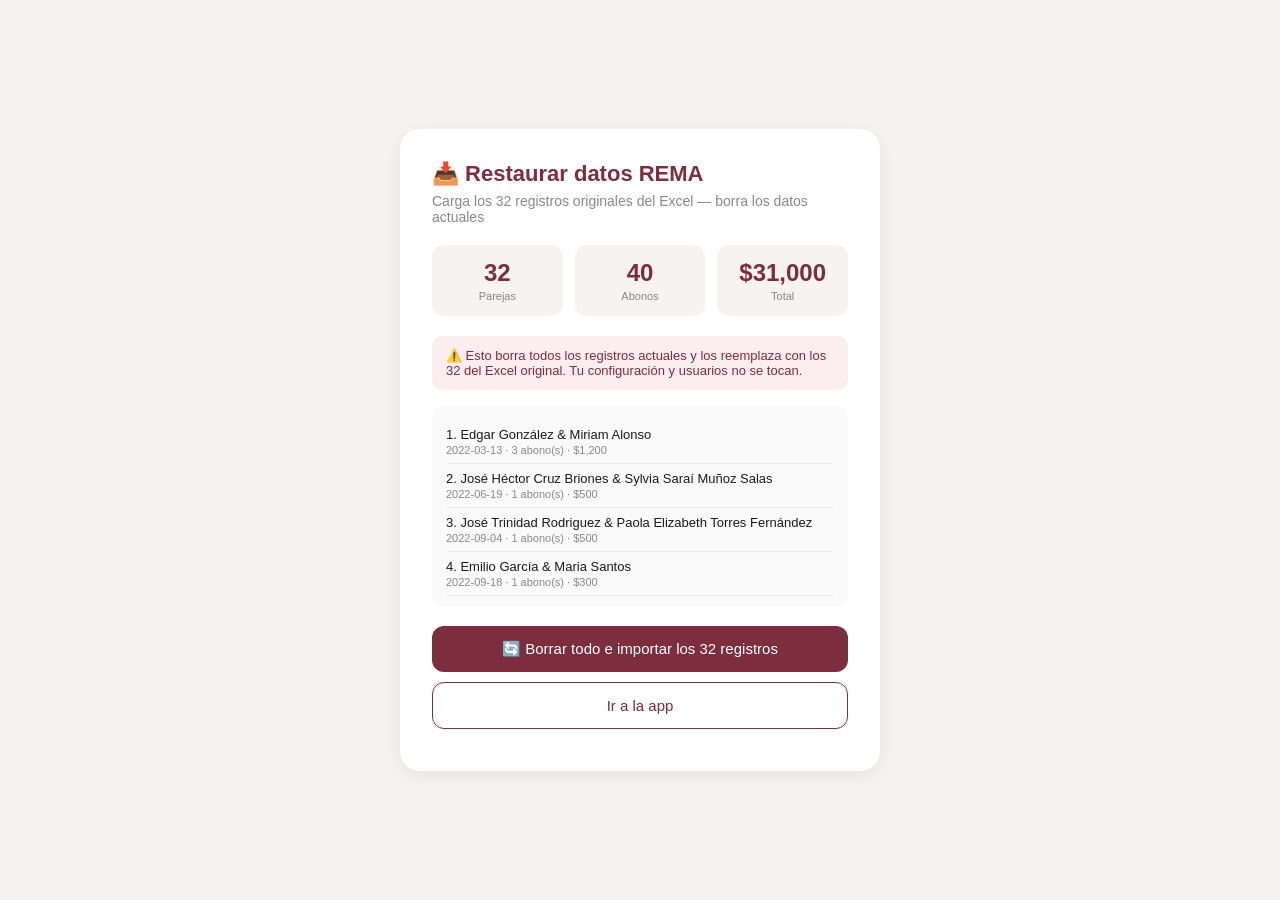
==== commit 846f8ec7: "Update importar.html" ====
--- a/importar.html
+++ b/importar.html
@@ -4,97 +4,85 @@
   <meta charset="UTF-8">
   <meta name="viewport" content="width=device-width, initial-scale=1.0">
   <title>Importar datos REMA</title>
-  <link href="https://fonts.googleapis.com/css2?family=Inter:wght@400;500;600&display=swap" rel="stylesheet">
   <style>
     * { box-sizing: border-box; margin: 0; padding: 0; }
-    body { font-family: 'Inter', sans-serif; background: #F7F3F0; min-height: 100vh; display: flex; align-items: center; justify-content: center; padding: 24px; }
+    body { font-family: -apple-system, sans-serif; background: #F7F3F0; min-height: 100vh; display: flex; align-items: center; justify-content: center; padding: 24px; }
     .card { background: #fff; border-radius: 20px; padding: 32px; max-width: 480px; width: 100%; box-shadow: 0 4px 20px rgba(0,0,0,0.08); }
     h1 { font-size: 22px; color: #7C2D3E; margin-bottom: 6px; }
-    .subtitle { font-size: 14px; color: #888; margin-bottom: 24px; }
-    .stat-row { display: flex; gap: 12px; margin-bottom: 24px; }
+    .subtitle { font-size: 14px; color: #888; margin-bottom: 20px; }
+    .stat-row { display: flex; gap: 12px; margin-bottom: 20px; }
     .stat { flex: 1; background: #F7F3F0; border-radius: 12px; padding: 14px; text-align: center; }
     .stat-val { font-size: 24px; font-weight: 600; color: #7C2D3E; }
     .stat-lbl { font-size: 11px; color: #888; margin-top: 3px; }
-    .warning { background: #FFF4E5; border-radius: 10px; padding: 12px 14px; font-size: 13px; color: #B06000; margin-bottom: 20px; }
-    .info { background: #EAF1FB; border-radius: 10px; padding: 12px 14px; font-size: 13px; color: #1B5FA8; margin-bottom: 20px; }
-    .preview { background: #FAFAFA; border-radius: 12px; padding: 14px; margin-bottom: 20px; max-height: 250px; overflow-y: auto; }
-    .preview-item { padding: 8px 0; border-bottom: 1px solid #F0E8E5; font-size: 13px; }
+    .warning { background: #FCEEF0; border-radius: 10px; padding: 12px 14px; font-size: 13px; color: #7C2D3E; margin-bottom: 16px; font-weight: 500; }
+    .preview { background: #FAFAFA; border-radius: 12px; padding: 14px; margin-bottom: 20px; max-height: 200px; overflow-y: auto; }
+    .preview-item { padding: 7px 0; border-bottom: 1px solid #F0E8E5; font-size: 13px; }
     .preview-item:last-child { border-bottom: none; }
-    .couple-name { font-weight: 500; color: #1A1A1A; }
-    .couple-meta { color: #888; font-size: 12px; margin-top: 2px; }
-    .btn { width: 100%; padding: 14px; border-radius: 12px; border: none; font-size: 15px; font-weight: 500; cursor: pointer; margin-bottom: 10px; transition: opacity 0.2s; }
+    .pname { font-weight: 500; color: #1A1A1A; }
+    .pmeta { color: #888; font-size: 11px; margin-top: 2px; }
+    .btn { width: 100%; padding: 14px; border-radius: 12px; border: none; font-size: 15px; font-weight: 500; cursor: pointer; margin-bottom: 10px; }
     .btn-primary { background: #7C2D3E; color: #fff; }
-    .btn-primary:hover { opacity: 0.88; }
-    .btn-primary:disabled { opacity: 0.5; cursor: not-allowed; }
     .btn-outline { background: transparent; color: #7C2D3E; border: 1.5px solid #7C2D3E; cursor: pointer; }
-    .progress { height: 8px; background: #F0E8E5; border-radius: 4px; margin-bottom: 8px; overflow: hidden; display:none; }
-    .progress-fill { height: 100%; background: linear-gradient(90deg,#7C2D3E,#B05070); border-radius: 4px; transition: width 0.2s; }
-    .status { font-size: 13px; color: #555; text-align: center; margin-bottom: 16px; display:none; }
-    .success { background: #EAF7EE; border-radius: 10px; padding: 16px; font-size: 14px; color: #1E7B3C; margin-bottom: 16px; text-align: center; display:none; }
+    .result { border-radius: 10px; padding: 14px; font-size: 14px; text-align: center; margin-bottom: 16px; display:none; }
+    .result.ok { background: #EAF7EE; color: #1E7B3C; }
   </style>
 </head>
 <body>
 <div class="card">
-  <h1>📥 Reimportar datos REMA</h1>
-  <p class="subtitle">Restaura los 32 registros originales del Excel</p>
+  <h1>📥 Restaurar datos REMA</h1>
+  <p class="subtitle">Carga los 32 registros originales del Excel — borra los datos actuales</p>
 
   <div class="stat-row">
     <div class="stat"><div class="stat-val">32</div><div class="stat-lbl">Parejas</div></div>
     <div class="stat"><div class="stat-val">40</div><div class="stat-lbl">Abonos</div></div>
-    <div class="stat"><div class="stat-val">$31,000</div><div class="stat-lbl">Recaudado</div></div>
+    <div class="stat"><div class="stat-val">$31,000</div><div class="stat-lbl">Total</div></div>
   </div>
 
-  <div class="warning">⚠️ Esto <strong>reemplaza</strong> todos los datos actuales en la app con los del Excel original.</div>
-  <div class="info">ℹ️ Después de importar, cualquier registro nuevo que hayas agregado manualmente deberá volver a capturarse.</div>
+  <div class="warning">⚠️ Esto borra todos los registros actuales y los reemplaza con los 32 del Excel original. Tu configuración y usuarios no se tocan.</div>
 
-  <div class="preview" id="preview">Cargando...</div>
+  <div class="preview" id="preview"></div>
 
-  <div class="progress" id="prog"><div class="progress-fill" id="prog-fill" style="width:0%"></div></div>
-  <div class="status" id="status-text"></div>
-  <div class="success" id="success-msg"></div>
+  <div class="result ok" id="result"></div>
 
-  <button class="btn btn-primary" id="btn-import" onclick="startImport()">Restaurar los 32 registros</button>
+  <button class="btn btn-primary" id="btn" onclick="doImport()">🔄 Borrar todo e importar los 32 registros</button>
   <button class="btn btn-outline" onclick="window.location.href='index.html'">Ir a la app</button>
 </div>
 
 <script>
 const COUPLES = [{"id": "C1787095910389", "him": "Edgar González", "her": "Miriam Alonso", "telHim": "", "telHer": "812-771-60-34", "emailHim": "", "emailHer": "", "comments": "", "payments": [{"id": "P1787095910389", "coupleId": "C1787095910389", "amount": 200.0, "date": "2022-03-13", "receivedBy": "Anterior", "method": "efectivo", "note": "Hna Nelly se lo entregó a Adri", "registeredBy": "Importación Excel", "registeredAt": "2022-03-13T00:00:00.000Z"}, {"id": "P1787095910396", "coupleId": "C1787095910389", "amount": 500.0, "date": "2022-04-10", "receivedBy": "Anterior", "method": "efectivo", "note": "Hermana Judith 2=1 se lo entregó a Adri", "registeredBy": "Importación Excel", "registeredAt": "2022-04-10T00:00:00.000Z"}, {"id": "P1787095910403", "coupleId": "C1787095910389", "amount": 500.0, "date": "2022-03-23", "receivedBy": "Anterior", "method": "efectivo", "note": "Lo entrego Esmeralda y Jorge", "registeredBy": "Importación Excel", "registeredAt": "2022-03-23T00:00:00.000Z"}], "docs": {}, "docLog": [], "amount": 1200.0, "regDate": "2022-03-13", "eventDate": "REMA 31 oct – 1 nov 2026", "createdBy": "Importación Excel", "createdAt": "2022-03-13T00:00:00.000Z"}, {"id": "C1787095910403", "him": "José Héctor Cruz Briones", "her": "Sylvia Saraí Muñoz Salas", "telHim": "812-206-34-65", "telHer": "812-073-66-63", "emailHim": "hector_briones95@hotmail.com", "emailHer": "sarai_ms93@hotmail.com", "comments": "", "payments": [{"id": "P1787095910390", "coupleId": "C1787095910403", "amount": 500.0, "date": "2022-06-19", "receivedBy": "Anterior", "method": "efectivo", "note": "Los entregó Caro a Erika Rdz", "registeredBy": "Importación Excel", "registeredAt": "2022-06-19T00:00:00.000Z"}], "docs": {}, "docLog": [], "amount": 500.0, "regDate": "2022-06-19", "eventDate": "REMA 31 oct – 1 nov 2026", "createdBy": "Importación Excel", "createdAt": "2022-06-19T00:00:00.000Z"}, {"id": "C1787095910416", "him": "José Trinidad Rodriguez", "her": "Paola Elizabeth Torres Fernández", "telHim": "", "telHer": "", "emailHim": "", "emailHer": "", "comments": "", "payments": [{"id": "P1787095910390", "coupleId": "C1787095910416", "amount": 500.0, "date": "2022-09-04", "receivedBy": "Anterior", "method": "efectivo", "note": "Los entrego Chely", "registeredBy": "Importación Excel", "registeredAt": "2022-09-04T00:00:00.000Z"}], "docs": {}, "docLog": [], "amount": 500.0, "regDate": "2022-09-04", "eventDate": "REMA 31 oct – 1 nov 2026", "createdBy": "Importación Excel", "createdAt": "2022-09-04T00:00:00.000Z"}, {"id": "C1787095910429", "him": "Emilio García", "her": "Maria Santos", "telHim": "442-109-53-30", "telHer": "", "emailHim": "", "emailHer": "", "comments": "", "payments": [{"id": "P1787095910390", "coupleId": "C1787095910429", "amount": 300.0, "date": "2022-09-18", "receivedBy": "Anterior", "method": "efectivo", "note": "los entrego Esmeralda Prado", "registeredBy": "Importación Excel", "registeredAt": "2022-09-18T00:00:00.000Z"}], "docs": {}, "docLog": [], "amount": 300.0, "regDate": "2022-09-18", "eventDate": "REMA 31 oct – 1 nov 2026", "createdBy": "Importación Excel", "createdAt": "2022-09-18T00:00:00.000Z"}, {"id": "C1787095910442", "him": "Gedeón de Israel Martinez Carrillo", "her": "Clara Arely Sarahi Conejo González", "telHim": "811-751-09-69", "telHer": "813-164-30-77", "emailHim": "", "emailHer": "", "comments": "", "payments": [{"id": "P1787095910390", "coupleId": "C1787095910442", "amount": 4500.0, "date": "2022-11-13", "receivedBy": "Anterior", "method": "efectivo", "note": "La Fe Escobedo", "registeredBy": "Importación Excel", "registeredAt": "2022-11-13T00:00:00.000Z"}], "docs": {}, "docLog": [], "amount": 4500.0, "regDate": "2022-11-13", "eventDate": "REMA 31 oct – 1 nov 2026", "createdBy": "Importación Excel", "createdAt": "2022-11-13T00:00:00.000Z"}, {"id": "C1787095910456", "him": "Alondra Denisse Ayala Peña", "her": "", "telHim": "811-749-39-19", "telHer": "", "emailHim": "", "emailHer": "", "comments": "", "payments": [{"id": "P1787095910391", "coupleId": "C1787095910456", "amount": 500.0, "date": "2022-11-17", "receivedBy": "Anterior", "method": "efectivo", "note": "Ella dejó para Rema de sus papás", "registeredBy": "Importación Excel", "registeredAt": "2022-11-17T00:00:00.000Z"}], "docs": {}, "docLog": [], "amount": 500.0, "regDate": "2022-11-17", "eventDate": "REMA 31 oct – 1 nov 2026", "createdBy": "Importación Excel", "createdAt": "2022-11-17T00:00:00.000Z"}, {"id": "C1787095910469", "him": "José Ramiro Vidal Cantú", "her": "Verónica Martinez Moreno", "telHim": "812-758-42-05", "telHer": "812-758-42-01", "emailHim": "", "emailHer": "", "comments": "", "payments": [{"id": "P1787095910391", "coupleId": "C1787095910469", "amount": 500.0, "date": "2023-01-29", "receivedBy": "Anterior", "method": "efectivo", "note": "Los entregó Elisa Puente", "registeredBy": "Importación Excel", "registeredAt": "2023-01-29T00:00:00.000Z"}], "docs": {}, "docLog": [], "amount": 500.0, "regDate": "2023-01-29", "eventDate": "REMA 31 oct – 1 nov 2026", "createdBy": "Importación Excel", "createdAt": "2023-01-29T00:00:00.000Z"}, {"id": "C1787095910483", "him": "Héctor", "her": "Gloria Morales", "telHim": "", "telHer": "", "emailHim": "", "emailHer": "", "comments": "", "payments": [{"id": "P1787095910392", "coupleId": "C1787095910483", "amount": 500.0, "date": "2023-05-26", "receivedBy": "Anterior", "method": "efectivo", "note": "Los Entregó Belinda y Julio", "registeredBy": "Importación Excel", "registeredAt": "2023-05-26T00:00:00.000Z"}], "docs": {}, "docLog": [], "amount": 500.0, "regDate": "2023-05-26", "eventDate": "REMA 31 oct – 1 nov 2026", "createdBy": "Importación Excel", "createdAt": "2023-05-26T00:00:00.000Z"}, {"id": "C1787095910496", "him": "Daniel Escareño", "her": "Yessica Martínez", "telHim": "811-037-50-67", "telHer": "811-489-09-85", "emailHim": "", "emailHer": "", "comments": "", "payments": [{"id": "P1787095910392", "coupleId": "C1787095910496", "amount": 700.0, "date": "2024-01-18", "receivedBy": "Anterior", "method": "efectivo", "note": "Entregaron Elí y Elisa", "registeredBy": "Importación Excel", "registeredAt": "2024-01-18T00:00:00.000Z"}], "docs": {}, "docLog": [], "amount": 700.0, "regDate": "2024-01-18", "eventDate": "REMA 31 oct – 1 nov 2026", "createdBy": "Importación Excel", "createdAt": "2024-01-18T00:00:00.000Z"}, {"id": "C1787095910509", "him": "Carlos Vicente García Ramos", "her": "Cristal Vanessa Torres Galaviz", "telHim": "811-173-93-28", "telHer": "818-471-00-37", "emailHim": "carlosv_garciar@hotmail", "emailHer": "vanessat_pmc@hotmail.com", "comments": "", "payments": [{"id": "P1787095910392", "coupleId": "C1787095910509", "amount": 500.0, "date": "2024-01-21", "receivedBy": "Anterior", "method": "efectivo", "note": "Los entregó Viri", "registeredBy": "Importación Excel", "registeredAt": "2024-01-21T00:00:00.000Z"}], "docs": {}, "docLog": [], "amount": 500.0, "regDate": "2024-01-21", "eventDate": "REMA 31 oct – 1 nov 2026", "createdBy": "Importación Excel", "createdAt": "2024-01-21T00:00:00.000Z"}, {"id": "C1787095910522", "him": "Juan Carlos Martínez Castillo", "her": "Verónica Gómez Gamez", "telHim": "811-678-05-36", "telHer": "818-029-95-39", "emailHim": "", "emailHer": "", "comments": "", "payments": [{"id": "P1787095910392", "coupleId": "C1787095910522", "amount": 500.0, "date": "2024-01-24", "receivedBy": "Anterior", "method": "efectivo", "note": "Los entregó Gissela", "registeredBy": "Importación Excel", "registeredAt": "2024-01-24T00:00:00.000Z"}], "docs": {}, "docLog": [], "amount": 500.0, "regDate": "2024-01-24", "eventDate": "REMA 31 oct – 1 nov 2026", "createdBy": "Importación Excel", "createdAt": "2024-01-24T00:00:00.000Z"}, {"id": "C1787095910536", "him": "Esteban Isaí Zaragoza García", "her": "Leticia Abigail Lara Castillo", "telHim": "811-189-39-28", "telHer": "811-909-35-30", "emailHim": "", "emailHer": "", "comments": "", "payments": [{"id": "P1787095910393", "coupleId": "C1787095910536", "amount": 500.0, "date": "2024-01-21", "receivedBy": "Anterior", "method": "efectivo", "note": "Deposito Lolis a mi cuenta", "registeredBy": "Importación Excel", "registeredAt": "2024-01-21T00:00:00.000Z"}], "docs": {}, "docLog": [], "amount": 500.0, "regDate": "2024-01-21", "eventDate": "REMA 31 oct – 1 nov 2026", "createdBy": "Importación Excel", "createdAt": "2024-01-21T00:00:00.000Z"}, {"id": "C1787095910549", "him": "Juan Fdo Tobías Garza", "her": "Emily Morena García Castillo", "telHim": "811-503-29-36", "telHer": "812-937-06-04", "emailHim": "", "emailHer": "", "comments": "", "payments": [{"id": "P1787095910393", "coupleId": "C1787095910549", "amount": 200.0, "date": "2024-01-28", "receivedBy": "Anterior", "method": "efectivo", "note": "Los Entregaron Sergio y Yaneth", "registeredBy": "Importación Excel", "registeredAt": "2024-01-28T00:00:00.000Z"}], "docs": {}, "docLog": [], "amount": 200.0, "regDate": "2024-01-28", "eventDate": "REMA 31 oct – 1 nov 2026", "createdBy": "Importación Excel", "createdAt": "2024-01-28T00:00:00.000Z"}, {"id": "C1787095910562", "him": "Luis Raúl Figeroa Velasco", "her": "Diana Eliza Hernández Huerta", "telHim": "811-047-44-44", "telHer": "811-475-94-14", "emailHim": "", "emailHer": "", "comments": "", "payments": [{"id": "P1787095910393", "coupleId": "C1787095910562", "amount": 200.0, "date": "2024-01-28", "receivedBy": "Anterior", "method": "efectivo", "note": "Entregaron Sergio y Yaneth", "registeredBy": "Importación Excel", "registeredAt": "2024-01-28T00:00:00.000Z"}], "docs": {}, "docLog": [], "amount": 200.0, "regDate": "2024-01-28", "eventDate": "REMA 31 oct – 1 nov 2026", "createdBy": "Importación Excel", "createdAt": "2024-01-28T00:00:00.000Z"}, {"id": "C1787095910575", "him": "Manuel Alejandro Valles Gómez", "her": "Paola Elizabeth Silvia Ovalle", "telHim": "", "telHer": "812-308-03-52", "emailHim": "", "emailHer": "", "comments": "", "payments": [{"id": "P1787095910393", "coupleId": "C1787095910575", "amount": 500.0, "date": "2024-07-14", "receivedBy": "Anterior", "method": "efectivo", "note": "Lo entregó Lewdy", "registeredBy": "Importación Excel", "registeredAt": "2024-07-14T00:00:00.000Z"}], "docs": {}, "docLog": [], "amount": 500.0, "regDate": "2024-07-14", "eventDate": "REMA 31 oct – 1 nov 2026", "createdBy": "Importación Excel", "createdAt": "2024-07-14T00:00:00.000Z"}, {"id": "C1787095910589", "him": "Israel San Juan Miguel", "her": "Anahí Rivera García", "telHim": "812-147-81-08", "telHer": "818-052-10-13", "emailHim": "", "emailHer": "", "comments": "", "payments": [{"id": "P1787095910394", "coupleId": "C1787095910589", "amount": 200.0, "date": "2024-07-24", "receivedBy": "Anterior", "method": "efectivo", "note": "Lo tiene Nelly", "registeredBy": "Importación Excel", "registeredAt": "2024-07-24T00:00:00.000Z"}, {"id": "P1787095910401", "coupleId": "C1787095910589", "amount": 1000.0, "date": "2024-08-25", "receivedBy": "Anterior", "method": "efectivo", "note": "Lo entregó Conny", "registeredBy": "Importación Excel", "registeredAt": "2024-08-25T00:00:00.000Z"}], "docs": {}, "docLog": [], "amount": 1200.0, "regDate": "2024-07-24", "eventDate": "REMA 31 oct – 1 nov 2026", "createdBy": "Importación Excel", "createdAt": "2024-07-24T00:00:00.000Z"}, {"id": "C1787095910602", "him": "Jorge Domínguez Rosas", "her": "Maricela Salazar Cisneros", "telHim": "811-843-94-32", "telHer": "811-535-33-42", "emailHim": "", "emailHer": "", "comments": "", "payments": [{"id": "P1787095910394", "coupleId": "C1787095910602", "amount": 200.0, "date": "2024-07-21", "receivedBy": "Anterior", "method": "efectivo", "note": "Entregaron Alan y Gissela", "registeredBy": "Importación Excel", "registeredAt": "2024-07-21T00:00:00.000Z"}], "docs": {}, "docLog": [], "amount": 200.0, "regDate": "2024-07-21", "eventDate": "REMA 31 oct – 1 nov 2026", "createdBy": "Importación Excel", "createdAt": "2024-07-21T00:00:00.000Z"}, {"id": "C1787095910615", "him": "Miguel Angel López García", "her": "Graciela Elizabeth Guajardo Juárez", "telHim": "811-714-91-52", "telHer": "812-161-48-64", "emailHim": "", "emailHer": "", "comments": "", "payments": [{"id": "P1787095910394", "coupleId": "C1787095910615", "amount": 500.0, "date": "2024-08-18", "receivedBy": "Anterior", "method": "efectivo", "note": "Lo entregó Chely", "registeredBy": "Importación Excel", "registeredAt": "2024-08-18T00:00:00.000Z"}], "docs": {}, "docLog": [], "amount": 500.0, "regDate": "2024-08-18", "eventDate": "REMA 31 oct – 1 nov 2026", "createdBy": "Importación Excel", "createdAt": "2024-08-18T00:00:00.000Z"}, {"id": "C1787095910628", "him": "Ivan Alejandro Espinoza Covarrubias", "her": "Cecilia Sarahí Machorro Hernández", "telHim": "811-480-79-28", "telHer": "818-706-54-42", "emailHim": "", "emailHer": "", "comments": "", "payments": [{"id": "P1787095910394", "coupleId": "C1787095910628", "amount": 2500.0, "date": "2024-10-20", "receivedBy": "Anterior", "method": "efectivo", "note": "Lo Tiene Jorge", "registeredBy": "Importación Excel", "registeredAt": "2024-10-20T00:00:00.000Z"}], "docs": {}, "docLog": [], "amount": 2500.0, "regDate": "2024-10-20", "eventDate": "REMA 31 oct – 1 nov 2026", "createdBy": "Importación Excel", "createdAt": "2024-10-20T00:00:00.000Z"}, {"id": "C1787095910642", "him": "Gustavo Hernández de la Cruz", "her": "Liliana Nohemi Padilla Villarreal", "telHim": "", "telHer": "812-125-77-36", "emailHim": "", "emailHer": "", "comments": "", "payments": [{"id": "P1787095910395", "coupleId": "C1787095910642", "amount": 500.0, "date": "2025-05-11", "receivedBy": "Anterior", "method": "efectivo", "note": "Lo entregó Yolis", "registeredBy": "Importación Excel", "registeredAt": "2025-05-11T00:00:00.000Z"}], "docs": {}, "docLog": [], "amount": 500.0, "regDate": "2025-05-11", "eventDate": "REMA 31 oct – 1 nov 2026", "createdBy": "Importación Excel", "createdAt": "2025-05-11T00:00:00.000Z"}, {"id": "C1787095910655", "him": "Juan Balderas", "her": "Andrea", "telHim": "", "telHer": "", "emailHim": "", "emailHer": "", "comments": "", "payments": [{"id": "P1787095910395", "coupleId": "C1787095910655", "amount": 200.0, "date": "2025-06-01", "receivedBy": "Anterior", "method": "efectivo", "note": "Lo entregó Lewdy", "registeredBy": "Importación Excel", "registeredAt": "2025-06-01T00:00:00.000Z"}], "docs": {}, "docLog": [], "amount": 200.0, "regDate": "2025-06-01", "eventDate": "REMA 31 oct – 1 nov 2026", "createdBy": "Importación Excel", "createdAt": "2025-06-01T00:00:00.000Z"}, {"id": "C1787095910668", "him": "Julio Espinoza González", "her": "Elisa Macías Ramos", "telHim": "", "telHer": "818-252-58-13", "emailHim": "", "emailHer": "", "comments": "", "payments": [{"id": "P1787095910395", "coupleId": "C1787095910668", "amount": 300.0, "date": "2025-06-08", "receivedBy": "Anterior", "method": "efectivo", "note": "Lo entregó Silvia", "registeredBy": "Importación Excel", "registeredAt": "2025-06-08T00:00:00.000Z"}], "docs": {}, "docLog": [], "amount": 300.0, "regDate": "2025-06-08", "eventDate": "REMA 31 oct – 1 nov 2026", "createdBy": "Importación Excel", "createdAt": "2025-06-08T00:00:00.000Z"}, {"id": "C1787095910681", "him": "Oswaldo Antonio Pérez", "her": "Karen Abigail Puente", "telHim": "", "telHer": "812-002-55-51", "emailHim": "", "emailHer": "", "comments": "", "payments": [{"id": "P1787095910395", "coupleId": "C1787095910681", "amount": 500.0, "date": "2025-10-12", "receivedBy": "Anterior", "method": "efectivo", "note": "Lo entregó Lupita", "registeredBy": "Importación Excel", "registeredAt": "2025-10-12T00:00:00.000Z"}], "docs": {}, "docLog": [], "amount": 500.0, "regDate": "2025-10-12", "eventDate": "REMA 31 oct – 1 nov 2026", "createdBy": "Importación Excel", "createdAt": "2025-10-12T00:00:00.000Z"}, {"id": "C1787095910695", "him": "Juan Benjamín Beltrán", "her": "Nohemi Sandoval Aguilar", "telHim": "", "telHer": "", "emailHim": "", "emailHer": "", "comments": "", "payments": [{"id": "P1787095910396", "coupleId": "C1787095910695", "amount": 400.0, "date": "2026-01-18", "receivedBy": "Anterior", "method": "efectivo", "note": "Lo entregó Elí a Jorge", "registeredBy": "Importación Excel", "registeredAt": "2026-01-18T00:00:00.000Z"}], "docs": {}, "docLog": [], "amount": 400.0, "regDate": "2026-01-18", "eventDate": "REMA 31 oct – 1 nov 2026", "createdBy": "Importación Excel", "createdAt": "2026-01-18T00:00:00.000Z"}, {"id": "C1787095910708", "him": "Juan Antonio Balderas", "her": "Andrea Elizondo", "telHim": "812-660-18-84", "telHer": "812-732-84-45", "emailHim": "", "emailHer": "", "comments": "", "payments": [{"id": "P1787095910396", "coupleId": "C1787095910708", "amount": 500.0, "date": "2026-01-18", "receivedBy": "Anterior", "method": "efectivo", "note": "Lo entrgó Eli a Jorch", "registeredBy": "Importación Excel", "registeredAt": "2026-01-18T00:00:00.000Z"}], "docs": {}, "docLog": [], "amount": 500.0, "regDate": "2026-01-18", "eventDate": "REMA 31 oct – 1 nov 2026", "createdBy": "Importación Excel", "createdAt": "2026-01-18T00:00:00.000Z"}, {"id": "C1787095910721", "him": "David Ernesto Cazares Pineda", "her": "Nancy Nohemy Sánchez Martínez", "telHim": "", "telHer": "811-794-32-59", "emailHim": "", "emailHer": "", "comments": "", "payments": [{"id": "P1787095910396", "coupleId": "C1787095910721", "amount": 200.0, "date": "2026-03-29", "receivedBy": "Anterior", "method": "efectivo", "note": "Lo entregó Bely a Jorch", "registeredBy": "Importación Excel", "registeredAt": "2026-03-29T00:00:00.000Z"}], "docs": {}, "docLog": [], "amount": 200.0, "regDate": "2026-03-29", "eventDate": "REMA 31 oct – 1 nov 2026", "createdBy": "Importación Excel", "createdAt": "2026-03-29T00:00:00.000Z"}, {"id": "C1787095910734", "him": "Enrique Ricón Bernal", "her": "María de Jesús López Villegas", "telHim": "811-468-25-44", "telHer": "", "emailHim": "", "emailHer": "", "comments": "", "payments": [{"id": "P1787095910396", "coupleId": "C1787095910734", "amount": 200.0, "date": "2025-07-14", "receivedBy": "Anterior", "method": "efectivo", "note": "En el triptico trae ese anticipo con Julio Martinez", "registeredBy": "Importación Excel", "registeredAt": "2025-07-14T00:00:00.000Z"}, {"id": "P1787095910403", "coupleId": "C1787095910734", "amount": 300.0, "date": "2026-03-29", "receivedBy": "Anterior", "method": "efectivo", "note": "Bely se lo entregó a Adriana", "registeredBy": "Importación Excel", "registeredAt": "2026-03-29T00:00:00.000Z"}, {"id": "P1787095910411", "coupleId": "C1787095910734", "amount": 1000.0, "date": "2026-04-15", "receivedBy": "Anterior", "method": "efectivo", "note": "Lo entregó Chely", "registeredBy": "Importación Excel", "registeredAt": "2026-04-15T00:00:00.000Z"}, {"id": "P1787095910418", "coupleId": "C1787095910734", "amount": 1100.0, "date": "2026-04-19", "receivedBy": "Anterior", "method": "efectivo", "note": "Lo entregó Verito", "registeredBy": "Importación Excel", "registeredAt": "2026-04-19T00:00:00.000Z"}, {"id": "P1787095910425", "coupleId": "C1787095910734", "amount": 100.0, "date": "2026-04-22", "receivedBy": "Anterior", "method": "efectivo", "note": "Transfirieron a mi cuenta", "registeredBy": "Importación Excel", "registeredAt": "2026-04-22T00:00:00.000Z"}], "docs": {}, "docLog": [], "amount": 2700.0, "regDate": "2025-07-14", "eventDate": "REMA 31 oct – 1 nov 2026", "createdBy": "Importación Excel", "createdAt": "2025-07-14T00:00:00.000Z"}, {"id": "C1787095910748", "him": "Everardo Camacho Pérez", "her": "Lizeth Carolina Franco Castillo", "telHim": "", "telHer": "813-603-08-95", "emailHim": "", "emailHer": "", "comments": "", "payments": [{"id": "P1787095910397", "coupleId": "C1787095910748", "amount": 600.0, "date": "2026-03-22", "receivedBy": "Anterior", "method": "efectivo", "note": "Lo entregó Martín", "registeredBy": "Importación Excel", "registeredAt": "2026-03-22T00:00:00.000Z"}], "docs": {}, "docLog": [], "amount": 600.0, "regDate": "2026-03-22", "eventDate": "REMA 31 oct – 1 nov 2026", "createdBy": "Importación Excel", "createdAt": "2026-03-22T00:00:00.000Z"}, {"id": "C1787095910761", "him": "Ricardo Delgado Guitierrez", "her": "Lina Margarita Tienda Sanchéz", "telHim": "", "telHer": "", "emailHim": "", "emailHer": "", "comments": "", "payments": [{"id": "P1787095910397", "coupleId": "C1787095910761", "amount": 100.0, "date": "2026-04-12", "receivedBy": "Anterior", "method": "efectivo", "note": "Lo entregó Yaneth", "registeredBy": "Importación Excel", "registeredAt": "2026-04-12T00:00:00.000Z"}, {"id": "P1787095910404", "coupleId": "C1787095910761", "amount": 2600.0, "date": "2026-08-05", "receivedBy": "Anterior", "method": "efectivo", "note": "Contacto 812-573-40-98", "registeredBy": "Importación Excel", "registeredAt": "2026-08-05T00:00:00.000Z"}], "docs": {}, "docLog": [], "amount": 2700.0, "regDate": "2026-04-12", "eventDate": "REMA 31 oct – 1 nov 2026", "createdBy": "Importación Excel", "createdAt": "2026-04-12T00:00:00.000Z"}, {"id": "C1787095910774", "him": "Rogelio Monsivais Degollado", "her": "Magda Aracely Luna Ruiz", "telHim": "812-538-74-90", "telHer": "812-537-92-01", "emailHim": "", "emailHer": "", "comments": "", "payments": [{"id": "P1787095910397", "coupleId": "C1787095910774", "amount": 1000.0, "date": "2026-07-12", "receivedBy": "Anterior", "method": "efectivo", "note": "Lo entregaron  Dario y Lupita", "registeredBy": "Importación Excel", "registeredAt": "2026-07-12T00:00:00.000Z"}], "docs": {}, "docLog": [], "amount": 1000.0, "regDate": "2026-07-12", "eventDate": "REMA 31 oct – 1 nov 2026", "createdBy": "Importación Excel", "createdAt": "2026-07-12T00:00:00.000Z"}, {"id": "C1787095910787", "him": "Joel Flores Pico", "her": "Azalea Esbeidy Silverio", "telHim": "", "telHer": "812-070-68-62", "emailHim": "", "emailHer": "", "comments": "", "payments": [{"id": "P1787095910397", "coupleId": "C1787095910787", "amount": 2700.0, "date": "2026-07-26", "receivedBy": "Anterior", "method": "efectivo", "note": "Lo entregaron Yaneth y Sergio", "registeredBy": "Importación Excel", "registeredAt": "2026-07-26T00:00:00.000Z"}], "docs": {}, "docLog": [], "amount": 2700.0, "regDate": "2026-07-26", "eventDate": "REMA 31 oct – 1 nov 2026", "createdBy": "Importación Excel", "createdAt": "2026-07-26T00:00:00.000Z"}, {"id": "C1787095910801", "him": "Víctor Alfonso Peña Elizondo", "her": "Martha Nayelli de los Santos Rodríguez", "telHim": "811-374-16-60", "telHer": "811-386-23-80", "emailHim": "victorpena86@gmail.com", "emailHer": "marthasky46@gmail.com", "comments": "", "payments": [{"id": "P1787095910398", "coupleId": "C1787095910801", "amount": 2700.0, "date": "2026-08-05", "receivedBy": "Anterior", "method": "efectivo", "note": "Lo entregó Gissela", "registeredBy": "Importación Excel", "registeredAt": "2026-08-05T00:00:00.000Z"}], "docs": {}, "docLog": [], "amount": 2700.0, "regDate": "2026-08-05", "eventDate": "REMA 31 oct – 1 nov 2026", "createdBy": "Importación Excel", "createdAt": "2026-08-05T00:00:00.000Z"}];
 
-window.addEventListener('load', () => {
-  const preview = document.getElementById('preview');
-  preview.innerHTML = COUPLES.map((c, i) => {
-    const paid = c.payments.reduce((s,p) => s+p.amount, 0);
-    return '<div class="preview-item">' +
-      '<div class="couple-name">' + (i+1) + '. ' + (c.him||'—') + ' & ' + (c.her||'—') + '</div>' +
-      '<div class="couple-meta">' + (c.regDate||'') + ' · ' + c.payments.length + ' abono(s) · $' + paid.toLocaleString('es-MX') + '</div>' +
-    '</div>';
-  }).join('');
-});
+// Preview
+document.getElementById('preview').innerHTML = COUPLES.map((c,i) => {
+  const paid = c.payments.reduce((s,p) => s+p.amount, 0);
+  return '<div class="preview-item"><div class="pname">'+(i+1)+'. '+c.him+' & '+c.her+'</div><div class="pmeta">'+c.regDate+' · '+c.payments.length+' abono(s) · $'+paid.toLocaleString('es-MX')+'</div></div>';
+}).join('');
 
-function startImport() {
-  const btn = document.getElementById('btn-import');
+function doImport() {
+  if (!confirm('¿Borrar TODOS los registros actuales y cargar los 32 del Excel?\n\nEsta acción no se puede deshacer.')) return;
+  
+  const btn = document.getElementById('btn');
   btn.disabled = true;
-  btn.textContent = 'Importando...';
-  document.getElementById('prog').style.display = 'block';
-  document.getElementById('status-text').style.display = 'block';
+  btn.textContent = 'Procesando...';
 
-  // Guardar config y usuarios actuales
-  const savedConfig = localStorage.getItem('rm_config');
-  const savedUsers = localStorage.getItem('rm_users');
-  const savedFund = localStorage.getItem('rm_fund');
+  // Guardar config y usuarios
+  const cfg = localStorage.getItem('rm_config');
+  const usr = localStorage.getItem('rm_users');
+  const fund = localStorage.getItem('rm_fund');
 
-  // Reemplazar parejas
+  // Limpiar TODO
+  localStorage.clear();
+
+  // Restaurar config y usuarios
+  if (cfg) localStorage.setItem('rm_config', cfg);
+  if (usr) localStorage.setItem('rm_users', usr);
+  if (fund) localStorage.setItem('rm_fund', fund);
+
+  // Importar parejas limpias
   localStorage.setItem('rm_couples', JSON.stringify(COUPLES));
 
-  // Restaurar config y usuarios
-  if (savedConfig) localStorage.setItem('rm_config', savedConfig);
-  if (savedUsers) localStorage.setItem('rm_users', savedUsers);
-  if (savedFund) localStorage.setItem('rm_fund', savedFund);
-
-  document.getElementById('prog-fill').style.width = '100%';
-  document.getElementById('status-text').textContent = '¡Completado!';
-  document.getElementById('success-msg').style.display = 'block';
-  document.getElementById('success-msg').innerHTML = '✅ 32 parejas y 40 abonos restaurados correctamente.<br><span style="font-size:12px;color:#555">Tu configuración y usuarios se mantuvieron.</span>';
+  const result = document.getElementById('result');
+  result.style.display = 'block';
+  result.innerHTML = '✅ ¡Listo! 32 parejas y 40 abonos cargados correctamente.<br><small style="color:#555">Tu configuración y usuarios se mantuvieron.</small>';
   btn.textContent = '✓ Importación completada';
 }
 </script>
